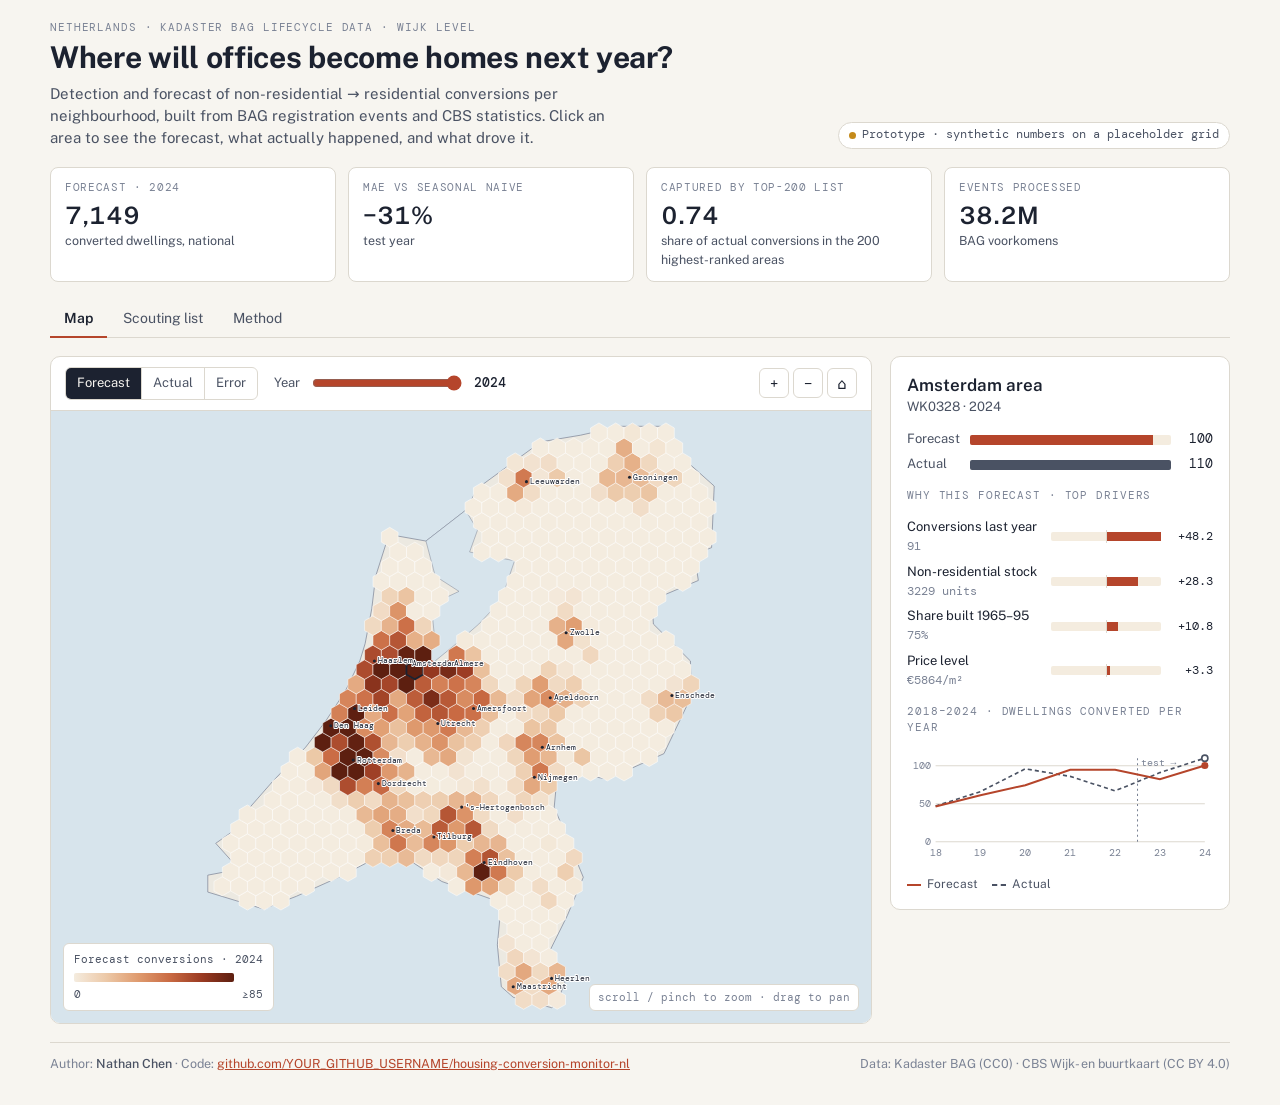
==== docs/index.html @ c5efe8bc "Add files via upload" ====
<!doctype html>
<html lang="en">
<head>
<meta charset="utf-8">
<meta name="viewport" content="width=device-width, initial-scale=1">
<title>Housing Conversion Monitor NL</title>
<meta name="description" content="Where offices become homes: detection and forecast of non-residential to residential conversions per Dutch neighbourhood, from BAG lifecycle data.">
<link rel="stylesheet" href="https://fonts.googleapis.com/css2?family=Public+Sans:wght@400;500;600;700&family=DM+Mono:wght@400;500&display=swap">
<link rel="stylesheet" href="style.css">
</head>
<body>
<div class="wrap">
  <header>
    <div>
      <div class="tag">Netherlands · Kadaster BAG lifecycle data · <span id="unit-label">wijk</span> level</div>
      <h1>Where will offices become homes next year?</h1>
      <p class="sub">Detection and forecast of non-residential → residential conversions per neighbourhood, built from BAG registration events and CBS statistics. Click an area to see the forecast, what actually happened, and what drove it.</p>
    </div>
    <span class="demo-pill" id="demo-pill" hidden>Prototype · synthetic numbers on a placeholder grid</span>
  </header>

  <section class="stats" aria-label="Headline figures">
    <div class="stat"><div class="k">Forecast · <span class="yr-txt">—</span></div><div class="v" id="s-total">—</div><div class="d">converted dwellings, national</div></div>
    <div class="stat"><div class="k">MAE vs seasonal naive</div><div class="v" id="s-mae">—</div><div class="d">test year</div></div>
    <div class="stat"><div class="k">Captured by top-200 list</div><div class="v" id="s-cap">—</div><div class="d">share of actual conversions in the 200 highest-ranked areas</div></div>
    <div class="stat"><div class="k">Events processed</div><div class="v" id="s-ev">—</div><div class="d">BAG voorkomens</div></div>
  </section>

  <nav class="tabs" role="tablist">
    <button type="button" role="tab" aria-selected="true" data-tab="map">Map</button>
    <button type="button" role="tab" aria-selected="false" data-tab="list">Scouting list</button>
    <button type="button" role="tab" aria-selected="false" data-tab="method">Method</button>
  </nav>

  <section id="tab-map" class="main">
    <div class="plate">
      <div class="toolbar">
        <div class="seg" role="group" aria-label="Layer">
          <button type="button" id="m-pred" aria-pressed="true">Forecast</button>
          <button type="button" id="m-act" aria-pressed="false">Actual</button>
          <button type="button" id="m-err" aria-pressed="false">Error</button>
        </div>
        <label class="yearctl">Year
          <input type="range" id="year" min="2019" max="2024" step="1" value="2024">
          <output id="year-out">2024</output>
        </label>
        <span class="spacer"></span>
        <div class="zoomctl">
          <button type="button" id="z-in" aria-label="Zoom in">+</button>
          <button type="button" id="z-out" aria-label="Zoom out">−</button>
          <button type="button" id="z-reset" aria-label="Reset view">⌂</button>
        </div>
      </div>
      <div class="mapbox" id="mapbox">
        <svg id="map" viewBox="0 0 640 720" role="img" aria-label="Map of the Netherlands with forecast per area"></svg>
        <div class="tip" id="tip"></div>
        <div class="legend"><div class="lbl" id="lg-title">Forecast</div><div class="bar" id="lg-bar"></div><div class="lbl"><span id="lg-min">0</span><span id="lg-max">—</span></div></div>
        <div class="hint">scroll / pinch to zoom · drag to pan</div>
      </div>
    </div>
    <aside class="panel" id="panel"><div class="empty">Select an area on the map.</div></aside>
  </section>

  <section id="tab-list" class="plate listwrap" hidden>
    <div class="toolbar">
      <span class="sect">Top areas by forecast · <span class="yr-txt">—</span></span>
      <span class="spacer"></span>
      <label class="yearctl">Show <select id="list-n"><option>25</option><option selected>50</option><option>100</option><option>200</option></select></label>
    </div>
    <div class="tablewrap"><table id="list"><thead><tr><th>#</th><th>Area</th><th class="num">Forecast</th><th class="num">Actual</th><th class="num">Last year</th><th>Top driver</th></tr></thead><tbody></tbody></table></div>
  </section>

  <section id="tab-method" class="method" hidden>
    <div><h3>What counts as a conversion</h3><p>A verblijfsobject whose <code>gebruiksdoel</code> gains a <code>woonfunctie</code>; or a residential unit appearing in a pand built two or more years earlier that previously held only non-residential units; or residential units appearing after a <code>Verbouwing pand</code> status. Each VBO is counted once, at its first qualifying event. Totals are reconciled against CBS transformatie statistics per municipality and year.</p></div>
    <div><h3>How the forecast is made</h3><p>One row per neighbourhood and year. Features: non-residential stock by use and build decade, floor area, last year's and the last three years' conversions here and in adjacent neighbourhoods, and lagged CBS indicators. Models: a seasonal-naive baseline, a negative-binomial GLM for interpretable coefficients, and a LightGBM model with a Tweedie objective and monotone constraints. Trained to 2022, validated on 2023, tested once on 2024.</p></div>
    <div><h3>No peeking</h3><p>Every feature is computed from events the register had recorded by the forecast date, using <code>tijdstipRegistratie</code> rather than <code>beginGeldigheid</code>. A test recomputes the lag features from raw events and fails if the two disagree.</p></div>
    <div><h3>Boundaries</h3><p>All history is re-aggregated by coordinate onto one boundary vintage (CBS Wijk- en buurtkaart, reference year in <code>config.yaml</code>), so municipal mergers and redrawn wijken do not break the panel. Only CBS covariates need a crosswalk, weighted by BAG address counts.</p></div>
  </section>

  <footer>
    <span>Author: <b>Nathan Chen</b> · Code: <a id="repo-link" href="https://github.com/YOUR_GITHUB_USERNAME/housing-conversion-monitor-nl">github.com/YOUR_GITHUB_USERNAME/housing-conversion-monitor-nl</a></span>
    <span>Data: Kadaster BAG (CC0) · CBS Wijk- en buurtkaart (CC BY 4.0)</span>
  </footer>
</div>

<script src="d3.v7.min.js"></script>
<script src="app.js"></script>
</body>
</html>
---- docs/style.css ----
/* Housing Conversion Monitor NL — cartographic sheet: map plate left, reading panel right. */
:root {
  --bg: #f7f5f0; --surface: #ffffff; --ink: #1c2230; --ink-2: #4a5263; --ink-3: #7a8294;
  --line: #dcd8cf; --water: #d7e4ec; --land: #ece9e1;
  --accent: #b5452b; --accent-soft: #f2d9d0; --good: #2f7d5a; --warn: #c48a1a;
  --seq-0: #f4ecdf; --seq-1: #ecc9a8; --seq-2: #df9b6f; --seq-3: #c96a43; --seq-4: #9a3a22; --seq-5: #5d1f10;
  --div-neg: #2a6f97; --div-mid: #efeae0; --div-pos: #b5452b;
  --font-body: "Public Sans", system-ui, -apple-system, "Segoe UI", sans-serif;
  --font-mono: "DM Mono", ui-monospace, SFMono-Regular, Menlo, monospace;
  color-scheme: light;
}
@media (prefers-color-scheme: dark) {
  :root:not([data-theme="light"]) {
    --bg: #15181f; --surface: #1d212a; --ink: #eceef2; --ink-2: #b4bac6; --ink-3: #7f8797;
    --line: #2e3340; --water: #1f2b36; --land: #272b33;
    --accent: #e0714f; --accent-soft: #4a2a20; --good: #5fb98c; --warn: #e0b04e;
    --seq-0: #2b2a28; --seq-1: #5a3a2c; --seq-2: #8a4a2e; --seq-3: #bb5f38; --seq-4: #e2804f; --seq-5: #f5b48f;
    --div-neg: #5aa0c8; --div-mid: #2b2e36; --div-pos: #e0714f;
    color-scheme: dark;
  }
}
:root[data-theme="dark"] {
  --bg: #15181f; --surface: #1d212a; --ink: #eceef2; --ink-2: #b4bac6; --ink-3: #7f8797;
  --line: #2e3340; --water: #1f2b36; --land: #272b33;
  --accent: #e0714f; --accent-soft: #4a2a20; --good: #5fb98c; --warn: #e0b04e;
  --seq-0: #2b2a28; --seq-1: #5a3a2c; --seq-2: #8a4a2e; --seq-3: #bb5f38; --seq-4: #e2804f; --seq-5: #f5b48f;
  --div-neg: #5aa0c8; --div-mid: #2b2e36; --div-pos: #e0714f;
  color-scheme: dark;
}

* { box-sizing: border-box; }
html, body { margin: 0; }
body {
  background: var(--bg); color: var(--ink);
  font-family: var(--font-body); font-size: 15px; line-height: 1.45;
  padding-left: max(16px, env(safe-area-inset-left, 0px));
  padding-right: max(16px, env(safe-area-inset-right, 0px));
  padding-block: 20px 32px;
}
[hidden] { display: none !important; }
a { color: var(--accent); }
code { font-family: var(--font-mono); font-size: 0.92em; }
.wrap { max-width: 1180px; margin: 0 auto; display: grid; gap: 18px; }

header { display: flex; flex-wrap: wrap; align-items: flex-end; justify-content: space-between; gap: 10px 24px; }
h1 { margin: 0; font-size: clamp(22px, 3vw, 30px); font-weight: 700; letter-spacing: -0.01em; text-wrap: balance; }
.sub { margin: 4px 0 0; color: var(--ink-2); max-width: 62ch; }
.tag, .sect { font-family: var(--font-mono); font-size: 11px; letter-spacing: 0.08em; text-transform: uppercase; color: var(--ink-3); }
.demo-pill { display: inline-flex; align-items: center; gap: 6px; padding: 4px 10px; border: 1px solid var(--line); border-radius: 999px; font-family: var(--font-mono); font-size: 11.5px; color: var(--ink-2); background: var(--surface); }
.demo-pill::before { content: ""; width: 7px; height: 7px; border-radius: 50%; background: var(--warn); }

.stats { display: grid; grid-template-columns: repeat(4, minmax(0, 1fr)); gap: 12px; }
.stat { padding: 12px 14px; background: var(--surface); border: 1px solid var(--line); border-radius: 8px; min-width: 0; }
.stat .k { font-family: var(--font-mono); font-size: 11px; letter-spacing: 0.06em; text-transform: uppercase; color: var(--ink-3); }
.stat .v { font-size: 24px; font-weight: 600; font-variant-numeric: tabular-nums; margin-top: 2px; }
.stat .d { font-size: 12.5px; color: var(--ink-2); }

.tabs { display: flex; gap: 2px; border-bottom: 1px solid var(--line); }
.tabs button { appearance: none; background: none; border: 0; border-bottom: 2px solid transparent; margin-bottom: -1px; padding: 8px 14px; font: inherit; font-size: 14px; color: var(--ink-2); cursor: pointer; }
.tabs button[aria-selected="true"] { color: var(--ink); border-bottom-color: var(--accent); font-weight: 600; }
.tabs button:focus-visible, .seg button:focus-visible, .zoomctl button:focus-visible, input:focus-visible, select:focus-visible { outline: 2px solid var(--accent); outline-offset: 2px; }

.main { display: grid; grid-template-columns: minmax(0, 1fr) 340px; gap: 18px; align-items: start; }
.plate { background: var(--surface); border: 1px solid var(--line); border-radius: 10px; overflow: hidden; min-width: 0; }
.toolbar { display: flex; flex-wrap: wrap; gap: 10px 16px; align-items: center; padding: 10px 14px; border-bottom: 1px solid var(--line); }
.seg { display: inline-flex; border: 1px solid var(--line); border-radius: 6px; overflow: hidden; }
.seg button { appearance: none; border: 0; background: transparent; color: var(--ink-2); padding: 6px 11px; font: inherit; font-size: 13px; cursor: pointer; }
.seg button + button { border-left: 1px solid var(--line); }
.seg button[aria-pressed="true"] { background: var(--ink); color: var(--bg); }
.yearctl { display: flex; align-items: center; gap: 10px; font-size: 13px; color: var(--ink-2); }
.yearctl input[type=range] { width: 150px; accent-color: var(--accent); }
.yearctl output { font-family: var(--font-mono); font-weight: 500; color: var(--ink); min-width: 4ch; }
.yearctl select { font: inherit; font-size: 13px; padding: 3px 6px; border: 1px solid var(--line); border-radius: 5px; background: var(--surface); color: var(--ink); }
.spacer { flex: 1; }
.zoomctl { display: inline-flex; gap: 4px; }
.zoomctl button { appearance: none; width: 30px; height: 30px; border: 1px solid var(--line); border-radius: 6px; background: var(--surface); color: var(--ink); font: inherit; font-size: 15px; cursor: pointer; }

.mapbox { position: relative; height: min(68vh, 720px); background: var(--water); }
.mapbox svg { width: 100%; height: 100%; display: block; cursor: grab; touch-action: none; }
.mapbox svg:active { cursor: grabbing; }
.area { stroke: var(--surface); stroke-width: 0.5; vector-effect: non-scaling-stroke; }
.area:hover { stroke: var(--ink); stroke-width: 1.2; }
.area.sel { stroke: var(--ink); stroke-width: 1.8; }
.land { fill: var(--land); stroke: var(--ink-3); stroke-width: 0.7; vector-effect: non-scaling-stroke; }
.water { fill: var(--water); stroke: var(--ink-3); stroke-width: 0.5; vector-effect: non-scaling-stroke; }
.city { fill: var(--ink); }
.city-label { font-family: var(--font-mono); font-size: 9.5px; fill: var(--ink); paint-order: stroke; stroke: var(--surface); stroke-width: 2.5px; stroke-linejoin: round; pointer-events: none; }
.tip { position: absolute; pointer-events: none; background: var(--ink); color: var(--bg); padding: 6px 9px; border-radius: 6px; font-size: 12.5px; line-height: 1.35; white-space: nowrap; transform: translate(-50%, calc(-100% - 10px)); opacity: 0; transition: opacity .1s; }
.tip b { font-family: var(--font-mono); font-weight: 500; }
.legend { position: absolute; left: 12px; bottom: 12px; background: var(--surface); border: 1px solid var(--line); border-radius: 6px; padding: 8px 10px; font-size: 11.5px; color: var(--ink-2); display: grid; gap: 5px; }
.legend .bar { height: 9px; width: 160px; border-radius: 2px; }
.legend .lbl { display: flex; justify-content: space-between; font-family: var(--font-mono); font-size: 10.5px; }
.hint { position: absolute; right: 12px; bottom: 12px; font-family: var(--font-mono); font-size: 10.5px; color: var(--ink-3); background: var(--surface); border: 1px solid var(--line); border-radius: 6px; padding: 5px 8px; }

.panel { background: var(--surface); border: 1px solid var(--line); border-radius: 10px; padding: 16px; display: grid; gap: 14px; min-width: 0; }
.panel h2 { margin: 0; font-size: 17px; font-weight: 600; }
.panel .where { color: var(--ink-2); font-size: 13px; }
.empty { color: var(--ink-3); font-size: 14px; padding: 18px 0; }
.pa { display: grid; grid-template-columns: auto 1fr auto; gap: 6px 10px; align-items: center; font-size: 13px; }
.pa .k { color: var(--ink-2); }
.pa .bar { height: 10px; background: var(--seq-0); border-radius: 2px; overflow: hidden; }
.pa .bar i { display: block; height: 100%; }
.pa .n { font-family: var(--font-mono); font-variant-numeric: tabular-nums; text-align: right; min-width: 4ch; }
.drv { display: grid; gap: 7px; }
.drv .row { display: grid; grid-template-columns: 1fr 110px 44px; gap: 8px; align-items: center; font-size: 13px; }
.drv .track { position: relative; height: 9px; background: var(--seq-0); border-radius: 2px; }
.drv .track::after { content: ""; position: absolute; left: 50%; top: -2px; bottom: -2px; width: 1px; background: var(--line); }
.drv .track i { position: absolute; top: 0; height: 100%; }
.drv .val { font-family: var(--font-mono); font-size: 12px; text-align: right; font-variant-numeric: tabular-nums; }
.drv .fv { color: var(--ink-3); font-size: 11.5px; font-family: var(--font-mono); }
.ts svg { width: 100%; height: auto; display: block; }
.ts .ax { font-family: var(--font-mono); font-size: 9.5px; fill: var(--ink-3); }
.lg { display: flex; gap: 14px; font-size: 12px; color: var(--ink-2); }
.lg span::before { content: ""; display: inline-block; width: 14px; height: 0; border-top: 2px solid var(--accent); margin-right: 6px; vertical-align: middle; }
.lg span.a::before { border-top-style: dashed; border-color: var(--ink-2); }

.listwrap .tablewrap { overflow-x: auto; }
table { width: 100%; border-collapse: collapse; font-size: 13.5px; }
th, td { padding: 8px 12px; border-bottom: 1px solid var(--line); text-align: left; white-space: nowrap; }
th { font-family: var(--font-mono); font-size: 11px; letter-spacing: .06em; text-transform: uppercase; color: var(--ink-3); font-weight: 500; }
td.num, th.num { text-align: right; font-variant-numeric: tabular-nums; font-family: var(--font-mono); }
tbody tr { cursor: pointer; }
tbody tr:hover { background: var(--seq-0); }
td .drvtag { color: var(--ink-2); }

.method { display: grid; grid-template-columns: repeat(2, minmax(0, 1fr)); gap: 16px 24px; font-size: 14px; color: var(--ink-2); }
.method h3 { margin: 0 0 4px; font-size: 14px; color: var(--ink); font-weight: 600; }
.method p { margin: 0; max-width: 65ch; }
footer { display: flex; flex-wrap: wrap; justify-content: space-between; gap: 8px; font-size: 12.5px; color: var(--ink-3); border-top: 1px solid var(--line); padding-top: 12px; }
footer b { color: var(--ink-2); font-weight: 500; }

@media (max-width: 900px) {
  .main { grid-template-columns: 1fr; }
  .stats { grid-template-columns: repeat(2, minmax(0, 1fr)); }
  .method { grid-template-columns: 1fr; }
  .mapbox { height: 62vh; }
  .legend .bar { width: 120px; }
}
@media (prefers-reduced-motion: reduce) { * { transition: none !important; } }
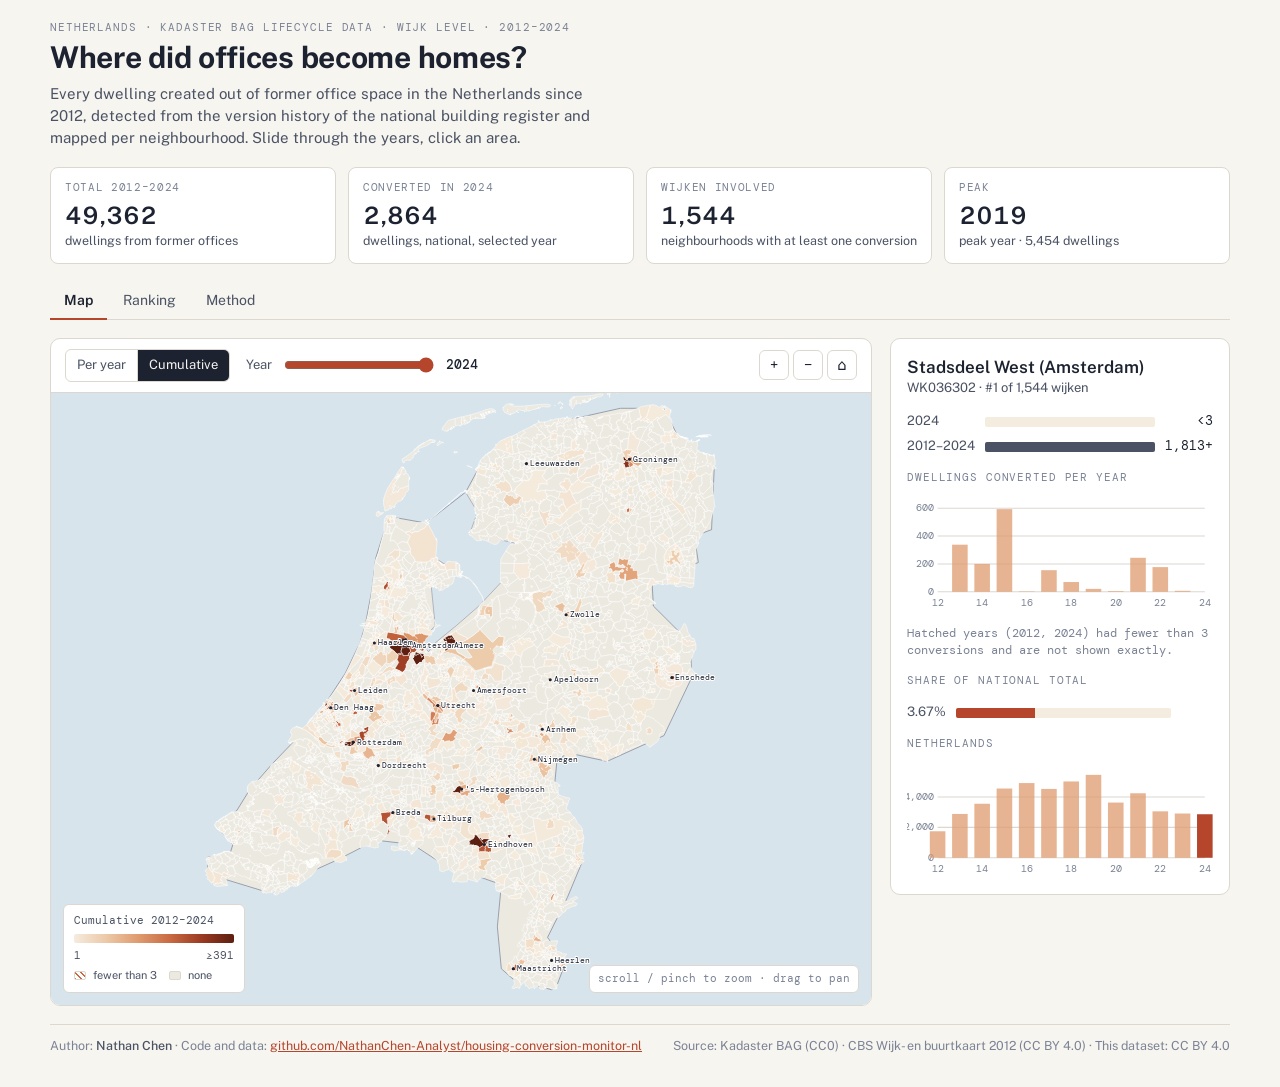
==== commit 88ac682d: "Add files via upload" ====
--- a/docs/index.html
+++ b/docs/index.html
@@ -4,7 +4,7 @@
 <meta charset="utf-8">
 <meta name="viewport" content="width=device-width, initial-scale=1">
 <title>Housing Conversion Monitor NL</title>
-<meta name="description" content="Where offices become homes: detection and forecast of non-residential to residential conversions per Dutch neighbourhood, from BAG lifecycle data.">
+<meta name="description" content="Where offices became homes: every office-to-residential conversion in the Netherlands since 2012, per neighbourhood, detected from Kadaster BAG lifecycle data.">
 <link rel="stylesheet" href="https://fonts.googleapis.com/css2?family=Public+Sans:wght@400;500;600;700&family=DM+Mono:wght@400;500&display=swap">
 <link rel="stylesheet" href="style.css">
 </head>
@@ -12,23 +12,23 @@
 <div class="wrap">
   <header>
     <div>
-      <div class="tag">Netherlands · Kadaster BAG lifecycle data · <span id="unit-label">wijk</span> level</div>
-      <h1>Where will offices become homes next year?</h1>
-      <p class="sub">Detection and forecast of non-residential → residential conversions per neighbourhood, built from BAG registration events and CBS statistics. Click an area to see the forecast, what actually happened, and what drove it.</p>
+      <div class="tag">Netherlands · Kadaster BAG lifecycle data · <span id="unit-label">wijk</span> level · 2012–2024</div>
+      <h1>Where did offices become homes?</h1>
+      <p class="sub">Every dwelling created out of former office space in the Netherlands since 2012, detected from the version history of the national building register and mapped per neighbourhood. Slide through the years, click an area.</p>
     </div>
     <span class="demo-pill" id="demo-pill" hidden>Prototype · synthetic numbers on a placeholder grid</span>
   </header>
 
   <section class="stats" aria-label="Headline figures">
-    <div class="stat"><div class="k">Forecast · <span class="yr-txt">—</span></div><div class="v" id="s-total">—</div><div class="d">converted dwellings, national</div></div>
-    <div class="stat"><div class="k">MAE vs seasonal naive</div><div class="v" id="s-mae">—</div><div class="d">test year</div></div>
-    <div class="stat"><div class="k">Captured by top-200 list</div><div class="v" id="s-cap">—</div><div class="d">share of actual conversions in the 200 highest-ranked areas</div></div>
-    <div class="stat"><div class="k">Events processed</div><div class="v" id="s-ev">—</div><div class="d">BAG voorkomens</div></div>
+    <div class="stat"><div class="k">Total 2012–2024</div><div class="v" id="s-ev">—</div><div class="d">dwellings from former offices</div></div>
+    <div class="stat"><div class="k">Converted in <span id="s-total-yr">—</span></div><div class="v" id="s-total">—</div><div class="d">dwellings, national, selected year</div></div>
+    <div class="stat"><div class="k">Wijken involved</div><div class="v" id="s-mae">—</div><div class="d">neighbourhoods with at least one conversion</div></div>
+    <div class="stat"><div class="k">Peak</div><div class="v" id="s-cap">—</div><div class="d">peak year</div></div>
   </section>
 
   <nav class="tabs" role="tablist">
     <button type="button" role="tab" aria-selected="true" data-tab="map">Map</button>
-    <button type="button" role="tab" aria-selected="false" data-tab="list">Scouting list</button>
+    <button type="button" role="tab" aria-selected="false" data-tab="list">Ranking</button>
     <button type="button" role="tab" aria-selected="false" data-tab="method">Method</button>
   </nav>
 
@@ -36,12 +36,11 @@
     <div class="plate">
       <div class="toolbar">
         <div class="seg" role="group" aria-label="Layer">
-          <button type="button" id="m-pred" aria-pressed="true">Forecast</button>
-          <button type="button" id="m-act" aria-pressed="false">Actual</button>
-          <button type="button" id="m-err" aria-pressed="false">Error</button>
+          <button type="button" id="m-pred" aria-pressed="false">Per year</button>
+          <button type="button" id="m-act" aria-pressed="true">Cumulative</button>
         </div>
         <label class="yearctl">Year
-          <input type="range" id="year" min="2019" max="2024" step="1" value="2024">
+          <input type="range" id="year" min="2012" max="2024" step="1" value="2024">
           <output id="year-out">2024</output>
         </label>
         <span class="spacer"></span>
@@ -52,9 +51,9 @@
         </div>
       </div>
       <div class="mapbox" id="mapbox">
-        <svg id="map" viewBox="0 0 640 720" role="img" aria-label="Map of the Netherlands with forecast per area"></svg>
+        <svg id="map" viewBox="0 0 640 720" role="img" aria-label="Map of the Netherlands: office-to-residential conversions per wijk"></svg>
         <div class="tip" id="tip"></div>
-        <div class="legend"><div class="lbl" id="lg-title">Forecast</div><div class="bar" id="lg-bar"></div><div class="lbl"><span id="lg-min">0</span><span id="lg-max">—</span></div></div>
+        <div class="legend"><div class="lbl" id="lg-title">Dwellings converted</div><div class="bar" id="lg-bar"></div><div class="lbl"><span id="lg-min">1</span><span id="lg-max">—</span></div><div class="lbl keys"><span><i class="sw hatched"></i> fewer than 3</span><span><i class="sw none"></i> none</span></div></div>
         <div class="hint">scroll / pinch to zoom · drag to pan</div>
       </div>
     </div>
@@ -63,23 +62,23 @@
 
   <section id="tab-list" class="plate listwrap" hidden>
     <div class="toolbar">
-      <span class="sect">Top areas by forecast · <span class="yr-txt">—</span></span>
+      <span class="sect">Top wijken · <span class="yr-txt">—</span></span>
       <span class="spacer"></span>
       <label class="yearctl">Show <select id="list-n"><option>25</option><option selected>50</option><option>100</option><option>200</option></select></label>
     </div>
-    <div class="tablewrap"><table id="list"><thead><tr><th>#</th><th>Area</th><th class="num">Forecast</th><th class="num">Actual</th><th class="num">Last year</th><th>Top driver</th></tr></thead><tbody></tbody></table></div>
+    <div class="tablewrap"><table id="list"><thead><tr><th>#</th><th>Wijk</th><th class="num">Selected</th><th class="num">2012–2024</th><th class="num">Previous year</th><th>Share of NL</th></tr></thead><tbody></tbody></table></div>
   </section>
 
   <section id="tab-method" class="method" hidden>
-    <div><h3>What counts as a conversion</h3><p>A verblijfsobject whose <code>gebruiksdoel</code> gains a <code>woonfunctie</code>; or a residential unit appearing in a pand built two or more years earlier that previously held only non-residential units; or residential units appearing after a <code>Verbouwing pand</code> status. Each VBO is counted once, at its first qualifying event. Totals are reconciled against CBS transformatie statistics per municipality and year.</p></div>
-    <div><h3>How the forecast is made</h3><p>One row per neighbourhood and year. Features: non-residential stock by use and build decade, floor area, last year's and the last three years' conversions here and in adjacent neighbourhoods, and lagged CBS indicators. Models: a seasonal-naive baseline, a negative-binomial GLM for interpretable coefficients, and a LightGBM model with a Tweedie objective and monotone constraints. Trained to 2022, validated on 2023, tested once on 2024.</p></div>
-    <div><h3>No peeking</h3><p>Every feature is computed from events the register had recorded by the forecast date, using <code>tijdstipRegistratie</code> rather than <code>beginGeldigheid</code>. A test recomputes the lag features from raw events and fails if the two disagree.</p></div>
-    <div><h3>Boundaries</h3><p>All history is re-aggregated by coordinate onto one boundary vintage (CBS Wijk- en buurtkaart, reference year in <code>config.yaml</code>), so municipal mergers and redrawn wijken do not break the panel. Only CBS covariates need a crosswalk, weighted by BAG address counts.</p></div>
+    <div><h3>What is counted</h3><p>A dwelling (verblijfsobject with <code>woonfunctie</code>) that appears in a building where office use disappeared, reconstructed from the full version history of the Kadaster BAG. Each dwelling is counted once, in the year its first residential version became valid. 2012–2024, whole country.</p></div>
+    <div><h3>Small numbers</h3><p>A wijk-year with one or two conversions is shown hatched and reported as “fewer than 3”, following CBS practice for small cells. About 9% of all dwellings fall in such cells; they are included in national and municipal totals but not located on the map.</p></div>
+    <div><h3>Boundaries</h3><p>Every dwelling is placed by coordinate into the 2012 CBS Wijk- en buurtkaart, so later municipal mergers and redrawn neighbourhoods do not break the time series. Water-only buurten are excluded.</p></div>
+    <div><h3>What is next</h3><p>A one-year-ahead forecast of where the next conversions will happen, built on this detection plus non-residential stock, build decade and neighbouring activity. The code for both lives in the repository linked below.</p></div>
   </section>
 
   <footer>
-    <span>Author: <b>Nathan Chen</b> · Code: <a id="repo-link" href="https://github.com/YOUR_GITHUB_USERNAME/housing-conversion-monitor-nl">github.com/YOUR_GITHUB_USERNAME/housing-conversion-monitor-nl</a></span>
-    <span>Data: Kadaster BAG (CC0) · CBS Wijk- en buurtkaart (CC BY 4.0)</span>
+    <span>Author: <b>Nathan Chen</b> · Code and data: <a id="repo-link" href="https://github.com/NathanChen-Analyst/housing-conversion-monitor-nl">github.com/NathanChen-Analyst/housing-conversion-monitor-nl</a></span>
+    <span>Source: Kadaster BAG (CC0) · CBS Wijk- en buurtkaart 2012 (CC BY 4.0) · This dataset: CC BY 4.0</span>
   </footer>
 </div>
 
--- a/docs/style.css
+++ b/docs/style.css
@@ -137,3 +137,12 @@
   .legend .bar { width: 120px; }
 }
 @media (prefers-reduced-motion: reduce) { * { transition: none !important; } }
+
+/* real-data additions */
+.hatch-bar { fill: var(--seq-3); }
+.area.nodata { fill: var(--land); }
+.legend .keys { gap: 12px; justify-content: flex-start; font-family: var(--font-body); font-size: 11px; }
+.legend .sw { display: inline-block; width: 12px; height: 9px; border-radius: 2px; vertical-align: -1px; margin-right: 4px; border: 1px solid var(--line); }
+.legend .sw.none { background: var(--land); }
+.legend .sw.hatched { background: repeating-linear-gradient(45deg, var(--seq-3) 0 1.2px, transparent 1.2px 4px); }
+.panel .fv { color: var(--ink-3); font-size: 11.5px; font-family: var(--font-mono); }
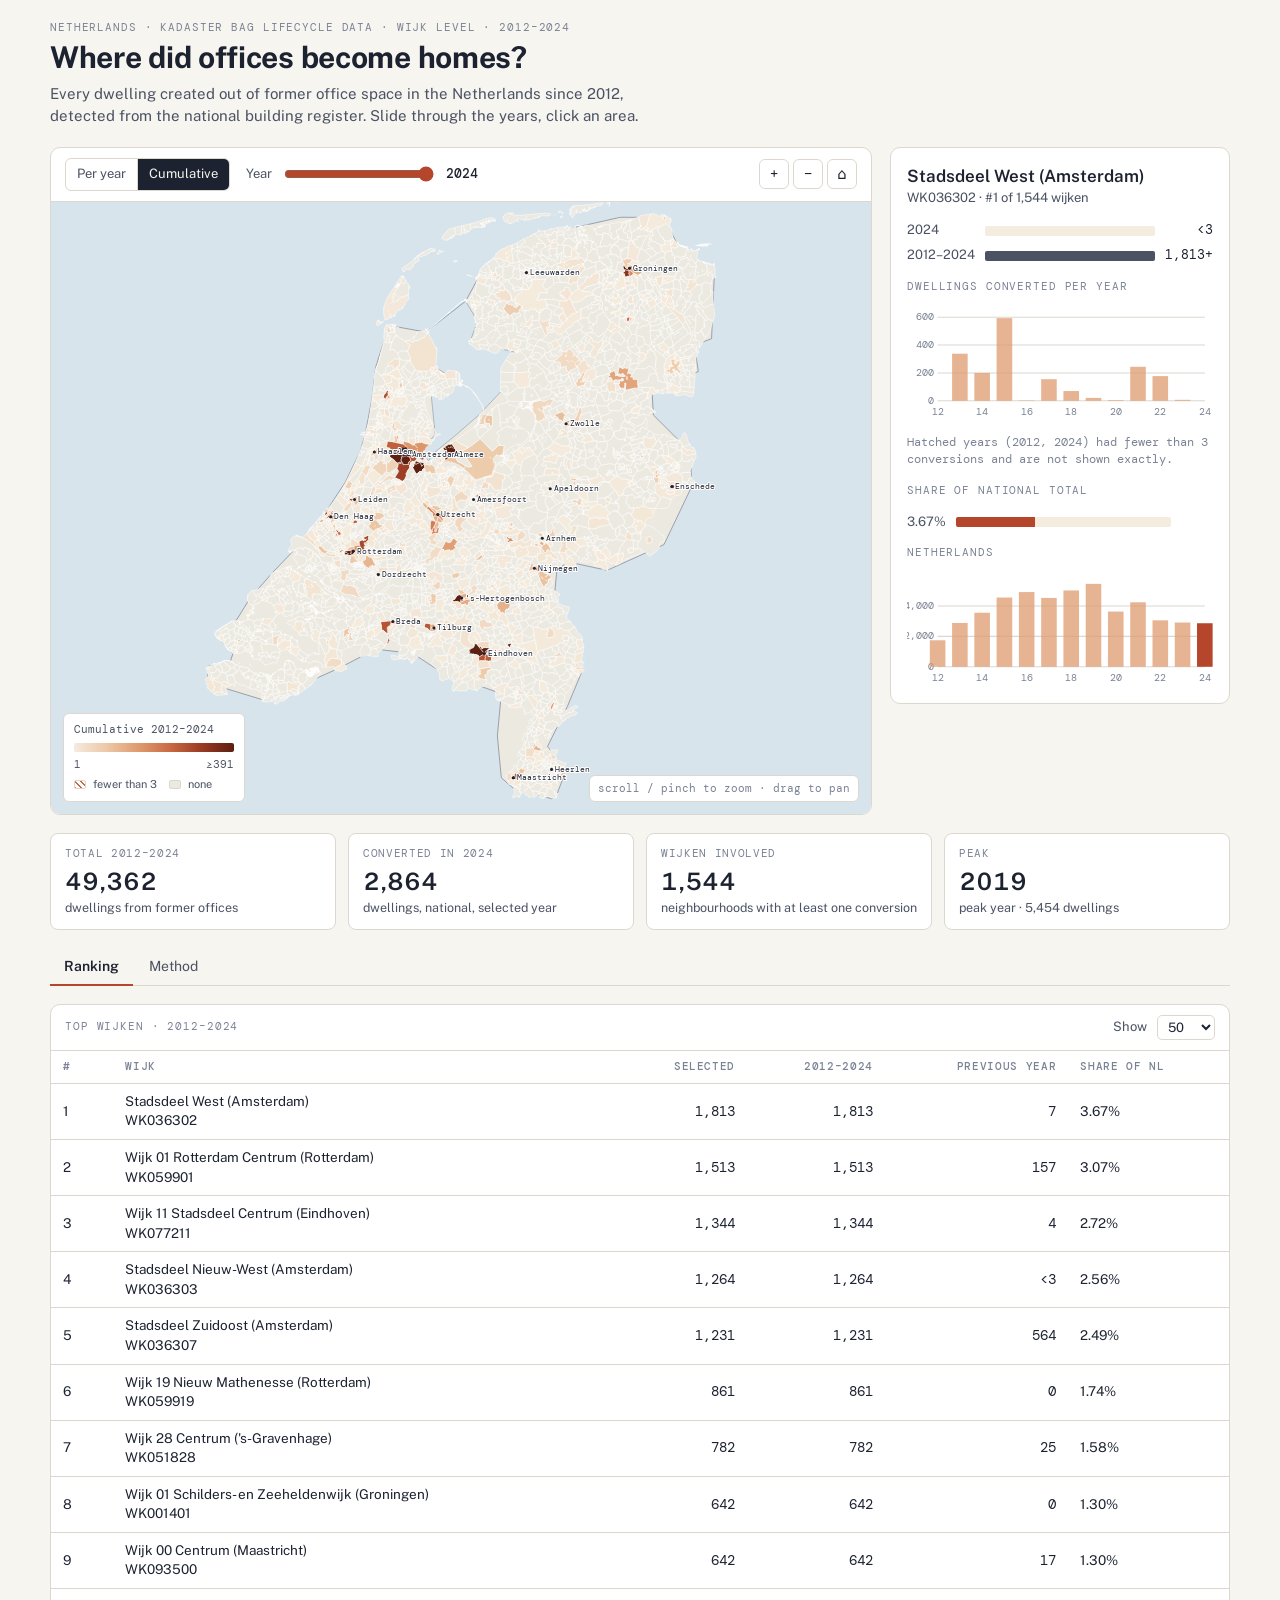
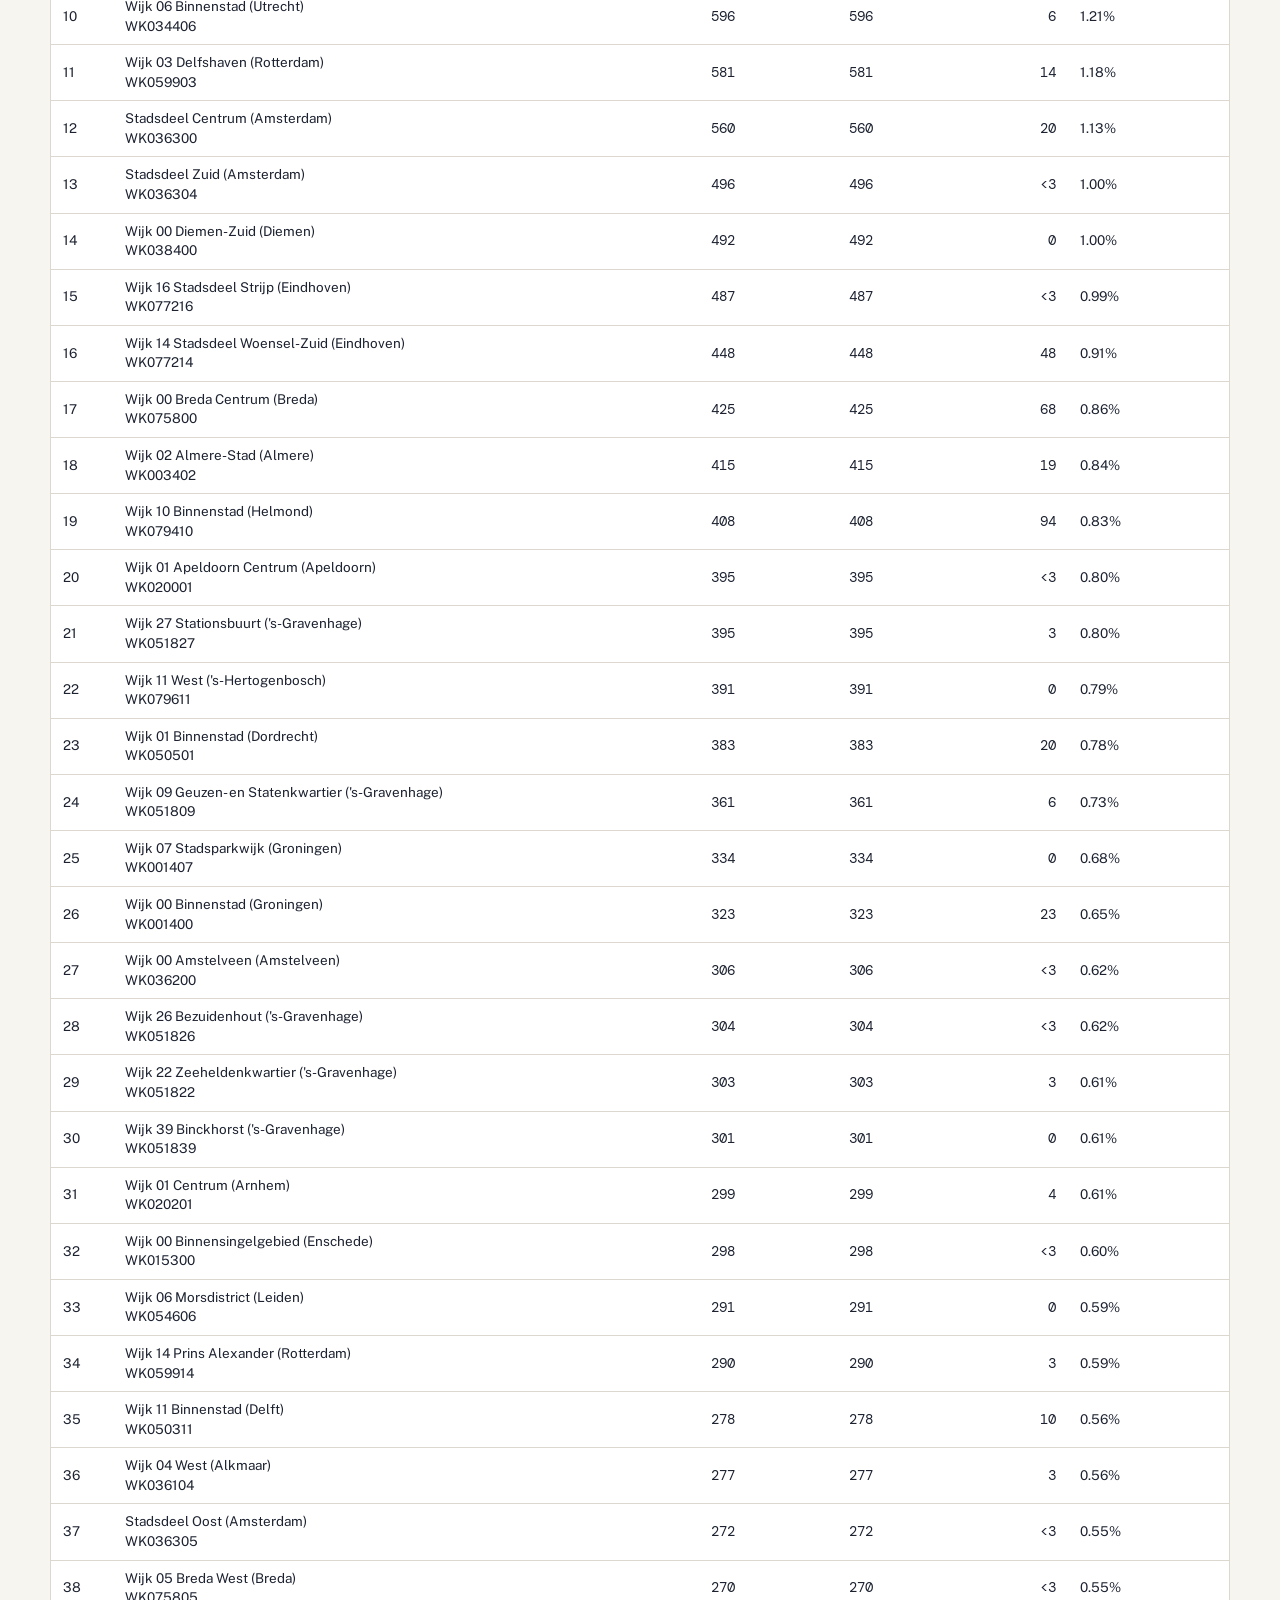
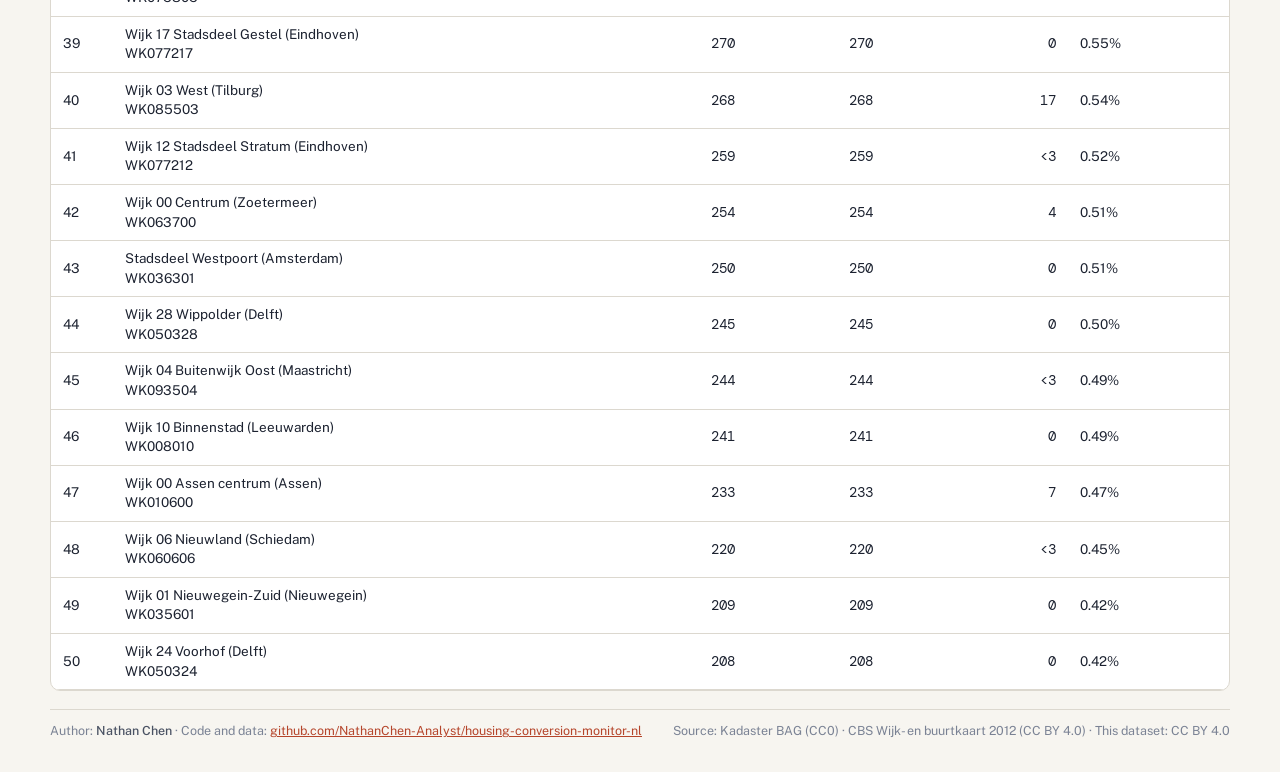
==== commit d79f92b7: "Map first: move the map above the headline figures; Ranking and Method as tabs below" ====
--- a/docs/index.html
+++ b/docs/index.html
@@ -14,25 +14,12 @@
     <div>
       <div class="tag">Netherlands · Kadaster BAG lifecycle data · <span id="unit-label">wijk</span> level · 2012–2024</div>
       <h1>Where did offices become homes?</h1>
-      <p class="sub">Every dwelling created out of former office space in the Netherlands since 2012, detected from the version history of the national building register and mapped per neighbourhood. Slide through the years, click an area.</p>
+      <p class="sub">Every dwelling created out of former office space in the Netherlands since 2012, detected from the national building register. Slide through the years, click an area.</p>
     </div>
     <span class="demo-pill" id="demo-pill" hidden>Prototype · synthetic numbers on a placeholder grid</span>
   </header>
 
-  <section class="stats" aria-label="Headline figures">
-    <div class="stat"><div class="k">Total 2012–2024</div><div class="v" id="s-ev">—</div><div class="d">dwellings from former offices</div></div>
-    <div class="stat"><div class="k">Converted in <span id="s-total-yr">—</span></div><div class="v" id="s-total">—</div><div class="d">dwellings, national, selected year</div></div>
-    <div class="stat"><div class="k">Wijken involved</div><div class="v" id="s-mae">—</div><div class="d">neighbourhoods with at least one conversion</div></div>
-    <div class="stat"><div class="k">Peak</div><div class="v" id="s-cap">—</div><div class="d">peak year</div></div>
-  </section>
-
-  <nav class="tabs" role="tablist">
-    <button type="button" role="tab" aria-selected="true" data-tab="map">Map</button>
-    <button type="button" role="tab" aria-selected="false" data-tab="list">Ranking</button>
-    <button type="button" role="tab" aria-selected="false" data-tab="method">Method</button>
-  </nav>
-
-  <section id="tab-map" class="main">
+  <section id="tab-map" class="main front">
     <div class="plate">
       <div class="toolbar">
         <div class="seg" role="group" aria-label="Layer">
@@ -60,7 +47,19 @@
     <aside class="panel" id="panel"><div class="empty">Select an area on the map.</div></aside>
   </section>
 
-  <section id="tab-list" class="plate listwrap" hidden>
+  <section class="stats" aria-label="Headline figures">
+    <div class="stat"><div class="k">Total 2012–2024</div><div class="v" id="s-ev">—</div><div class="d">dwellings from former offices</div></div>
+    <div class="stat"><div class="k">Converted in <span id="s-total-yr">—</span></div><div class="v" id="s-total">—</div><div class="d">dwellings, national, selected year</div></div>
+    <div class="stat"><div class="k">Wijken involved</div><div class="v" id="s-mae">—</div><div class="d">neighbourhoods with at least one conversion</div></div>
+    <div class="stat"><div class="k">Peak</div><div class="v" id="s-cap">—</div><div class="d">peak year</div></div>
+  </section>
+
+  <nav class="tabs" role="tablist">
+    <button type="button" role="tab" aria-selected="true" data-tab="list">Ranking</button>
+    <button type="button" role="tab" aria-selected="false" data-tab="method">Method</button>
+  </nav>
+
+  <section id="tab-list" class="plate listwrap">
     <div class="toolbar">
       <span class="sect">Top wijken · <span class="yr-txt">—</span></span>
       <span class="spacer"></span>
--- a/docs/style.css
+++ b/docs/style.css
@@ -146,3 +146,8 @@
 .legend .sw.none { background: var(--land); }
 .legend .sw.hatched { background: repeating-linear-gradient(45deg, var(--seq-3) 0 1.2px, transparent 1.2px 4px); }
 .panel .fv { color: var(--ink-3); font-size: 11.5px; font-family: var(--font-mono); }
+
+/* map first */
+header { align-items: flex-start; }
+.sub { max-width: 70ch; }
+.main.front { margin-top: 2px; }
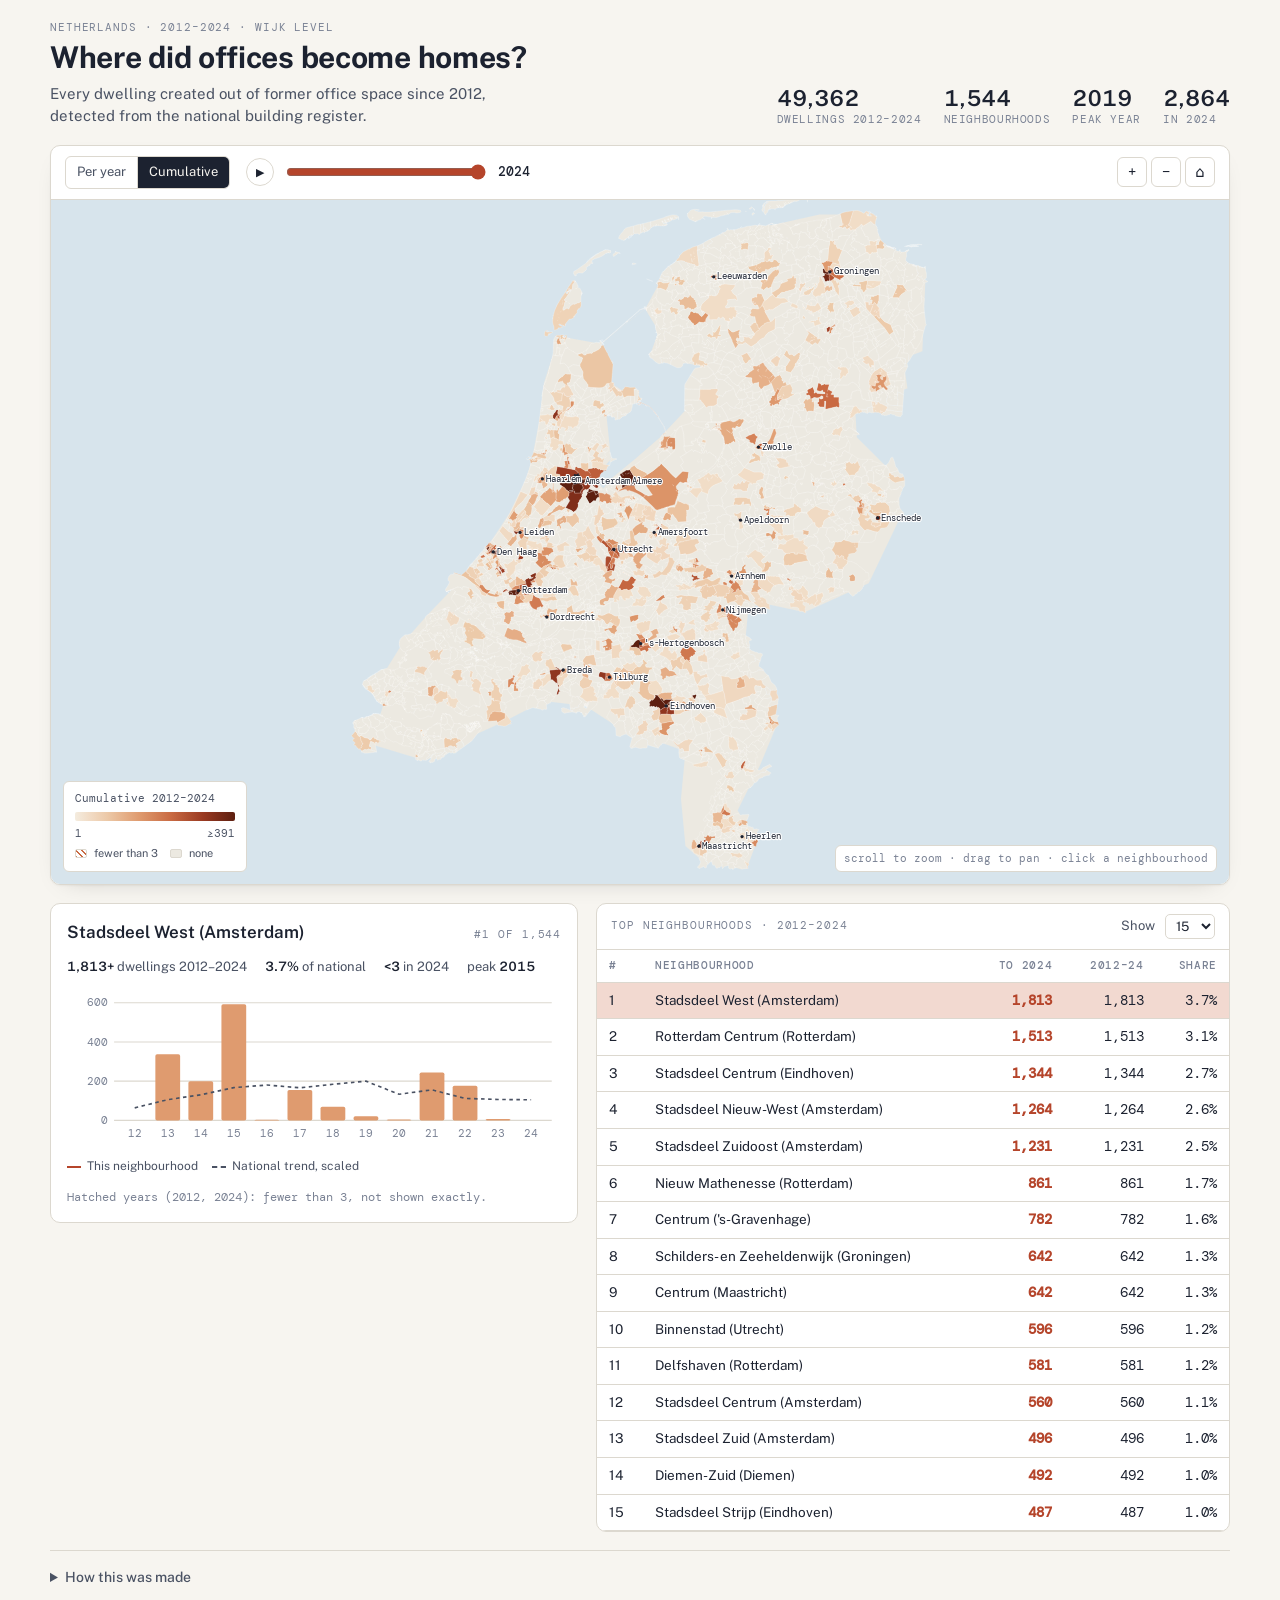
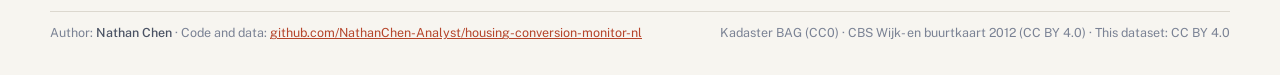
==== commit 514a60e6: "Redesign: full-width map, neighbourhood card and ranking side by side, year animation, province laye" ====
--- a/docs/index.html
+++ b/docs/index.html
@@ -10,74 +10,77 @@
 </head>
 <body>
 <div class="wrap">
-  <header>
-    <div>
-      <div class="tag">Netherlands · Kadaster BAG lifecycle data · <span id="unit-label">wijk</span> level · 2012–2024</div>
+
+  <header class="top">
+    <div class="title">
+      <div class="tag">Netherlands · 2012–2024 · <span id="unit-label">wijk</span> level</div>
       <h1>Where did offices become homes?</h1>
-      <p class="sub">Every dwelling created out of former office space in the Netherlands since 2012, detected from the national building register. Slide through the years, click an area.</p>
+      <p class="sub">Every dwelling created out of former office space since 2012, detected from the national building register.</p>
     </div>
-    <span class="demo-pill" id="demo-pill" hidden>Prototype · synthetic numbers on a placeholder grid</span>
+    <div class="kpis" aria-label="Headline figures">
+      <div class="kpi"><div class="v" id="s-ev">—</div><div class="k">dwellings 2012–2024</div></div>
+      <div class="kpi"><div class="v" id="s-mae">—</div><div class="k">neighbourhoods</div></div>
+      <div class="kpi"><div class="v" id="s-cap">—</div><div class="k">peak year</div></div>
+      <div class="kpi"><div class="v" id="s-total">—</div><div class="k">in <span id="s-total-yr">—</span></div></div>
+    </div>
   </header>
 
-  <section id="tab-map" class="main front">
-    <div class="plate">
-      <div class="toolbar">
-        <div class="seg" role="group" aria-label="Layer">
-          <button type="button" id="m-pred" aria-pressed="false">Per year</button>
-          <button type="button" id="m-act" aria-pressed="true">Cumulative</button>
-        </div>
-        <label class="yearctl">Year
-          <input type="range" id="year" min="2012" max="2024" step="1" value="2024">
-          <output id="year-out">2024</output>
-        </label>
-        <span class="spacer"></span>
-        <div class="zoomctl">
-          <button type="button" id="z-in" aria-label="Zoom in">+</button>
-          <button type="button" id="z-out" aria-label="Zoom out">−</button>
-          <button type="button" id="z-reset" aria-label="Reset view">⌂</button>
-        </div>
+  <section class="plate map-plate" id="tab-map">
+    <div class="toolbar">
+      <div class="seg" role="group" aria-label="Layer">
+        <button type="button" id="m-pred" aria-pressed="false">Per year</button>
+        <button type="button" id="m-act" aria-pressed="true">Cumulative</button>
       </div>
-      <div class="mapbox" id="mapbox">
-        <svg id="map" viewBox="0 0 640 720" role="img" aria-label="Map of the Netherlands: office-to-residential conversions per wijk"></svg>
-        <div class="tip" id="tip"></div>
-        <div class="legend"><div class="lbl" id="lg-title">Dwellings converted</div><div class="bar" id="lg-bar"></div><div class="lbl"><span id="lg-min">1</span><span id="lg-max">—</span></div><div class="lbl keys"><span><i class="sw hatched"></i> fewer than 3</span><span><i class="sw none"></i> none</span></div></div>
-        <div class="hint">scroll / pinch to zoom · drag to pan</div>
+      <label class="yearctl">
+        <button type="button" id="play" class="play" aria-label="Play years" title="Play">▶</button>
+        <input type="range" id="year" min="2012" max="2024" step="1" value="2024">
+        <output id="year-out">2024</output>
+      </label>
+      <span class="spacer"></span>
+      <div class="zoomctl">
+        <button type="button" id="z-in" aria-label="Zoom in">+</button>
+        <button type="button" id="z-out" aria-label="Zoom out">−</button>
+        <button type="button" id="z-reset" aria-label="Reset view">⌂</button>
       </div>
     </div>
-    <aside class="panel" id="panel"><div class="empty">Select an area on the map.</div></aside>
+    <div class="mapbox" id="mapbox">
+      <svg id="map" viewBox="0 0 900 760" role="img" aria-label="Map of the Netherlands: office-to-residential conversions per wijk"></svg>
+      <div class="tip" id="tip"></div>
+      <div class="legend">
+        <div class="lbl" id="lg-title">Dwellings converted</div>
+        <div class="bar" id="lg-bar"></div>
+        <div class="lbl"><span id="lg-min">1</span><span id="lg-max">—</span></div>
+        <div class="lbl keys"><span><i class="sw hatched"></i> fewer than 3</span><span><i class="sw none"></i> none</span></div>
+      </div>
+      <div class="hint">scroll to zoom · drag to pan · click a neighbourhood</div>
+    </div>
   </section>
 
-  <section class="stats" aria-label="Headline figures">
-    <div class="stat"><div class="k">Total 2012–2024</div><div class="v" id="s-ev">—</div><div class="d">dwellings from former offices</div></div>
-    <div class="stat"><div class="k">Converted in <span id="s-total-yr">—</span></div><div class="v" id="s-total">—</div><div class="d">dwellings, national, selected year</div></div>
-    <div class="stat"><div class="k">Wijken involved</div><div class="v" id="s-mae">—</div><div class="d">neighbourhoods with at least one conversion</div></div>
-    <div class="stat"><div class="k">Peak</div><div class="v" id="s-cap">—</div><div class="d">peak year</div></div>
+  <section class="below">
+    <aside class="panel" id="panel"><div class="empty">Select a neighbourhood on the map.</div></aside>
+    <div class="plate listwrap" id="tab-list">
+      <div class="toolbar slim">
+        <span class="sect">Top neighbourhoods · <span class="yr-txt">—</span></span>
+        <span class="spacer"></span>
+        <label class="yearctl">Show <select id="list-n"><option>10</option><option selected>15</option><option>25</option><option>50</option></select></label>
+      </div>
+      <div class="tablewrap"><table id="list"><thead><tr><th>#</th><th>Neighbourhood</th><th class="num" id="col-sel">Selected</th><th class="num">2012–24</th><th class="num">Share</th></tr></thead><tbody></tbody></table></div>
+    </div>
   </section>
 
-  <nav class="tabs" role="tablist">
-    <button type="button" role="tab" aria-selected="true" data-tab="list">Ranking</button>
-    <button type="button" role="tab" aria-selected="false" data-tab="method">Method</button>
-  </nav>
-
-  <section id="tab-list" class="plate listwrap">
-    <div class="toolbar">
-      <span class="sect">Top wijken · <span class="yr-txt">—</span></span>
-      <span class="spacer"></span>
-      <label class="yearctl">Show <select id="list-n"><option>25</option><option selected>50</option><option>100</option><option>200</option></select></label>
-    </div>
-    <div class="tablewrap"><table id="list"><thead><tr><th>#</th><th>Wijk</th><th class="num">Selected</th><th class="num">2012–2024</th><th class="num">Previous year</th><th>Share of NL</th></tr></thead><tbody></tbody></table></div>
-  </section>
-
-  <section id="tab-method" class="method" hidden>
-    <div><h3>What is counted</h3><p>A dwelling (verblijfsobject with <code>woonfunctie</code>) that appears in a building where office use disappeared, reconstructed from the full version history of the Kadaster BAG. Each dwelling is counted once, in the year its first residential version became valid. 2012–2024, whole country.</p></div>
-    <div><h3>Small numbers</h3><p>A wijk-year with one or two conversions is shown hatched and reported as “fewer than 3”, following CBS practice for small cells. About 9% of all dwellings fall in such cells; they are included in national and municipal totals but not located on the map.</p></div>
-    <div><h3>Boundaries</h3><p>Every dwelling is placed by coordinate into the 2012 CBS Wijk- en buurtkaart, so later municipal mergers and redrawn neighbourhoods do not break the time series. Water-only buurten are excluded.</p></div>
-    <div><h3>What is next</h3><p>A one-year-ahead forecast of where the next conversions will happen, built on this detection plus non-residential stock, build decade and neighbouring activity. The code for both lives in the repository linked below.</p></div>
-  </section>
+  <details class="method-wrap" id="tab-method">
+    <summary>How this was made</summary>
+    <section class="method">
+      <div><h3>What is counted</h3><p>A dwelling (verblijfsobject with <code>woonfunctie</code>) that appears in a building where office use disappeared, reconstructed from the full version history of the Kadaster BAG. Each dwelling is counted once, in the year its first residential version became valid. 2012–2024, whole country.</p></div>
+      <div><h3>Small numbers</h3><p>A neighbourhood-year with one or two conversions is shown hatched and reported as “fewer than 3”, following CBS practice for small cells. About 9% of all dwellings fall in such cells; they are included in national totals but not located on the map.</p></div>
+      <div><h3>Boundaries</h3><p>Every dwelling is placed by coordinate into the 2012 CBS Wijk- en buurtkaart, so later municipal mergers and redrawn neighbourhoods do not break the time series.</p></div>
+      <div><h3>What is next</h3><p>A one-year-ahead forecast of where the next conversions will happen, built on this detection plus non-residential stock, build decade and neighbouring activity. Code for both is in the repository.</p></div>
+    </section>
+  </details>
 
   <footer>
     <span>Author: <b>Nathan Chen</b> · Code and data: <a id="repo-link" href="https://github.com/NathanChen-Analyst/housing-conversion-monitor-nl">github.com/NathanChen-Analyst/housing-conversion-monitor-nl</a></span>
-    <span>Source: Kadaster BAG (CC0) · CBS Wijk- en buurtkaart 2012 (CC BY 4.0) · This dataset: CC BY 4.0</span>
+    <span>Kadaster BAG (CC0) · CBS Wijk- en buurtkaart 2012 (CC BY 4.0) · This dataset: CC BY 4.0</span>
   </footer>
 </div>
 
--- a/docs/style.css
+++ b/docs/style.css
@@ -151,3 +151,47 @@
 header { align-items: flex-start; }
 .sub { max-width: 70ch; }
 .main.front { margin-top: 2px; }
+
+/* ===== v2 layout: map first, two panels below ===== */
+.top { display: flex; flex-wrap: wrap; align-items: flex-end; justify-content: space-between; gap: 12px 32px; }
+.top .title { min-width: 0; }
+.top .sub { margin-top: 4px; max-width: 56ch; }
+.kpis { display: flex; gap: 22px; flex-wrap: wrap; }
+.kpi .v { font-size: 22px; font-weight: 600; font-variant-numeric: tabular-nums; line-height: 1.1; }
+.kpi .k { font-family: var(--font-mono); font-size: 10.5px; letter-spacing: .06em; text-transform: uppercase; color: var(--ink-3); margin-top: 2px; }
+
+.map-plate { box-shadow: 0 1px 2px rgba(0,0,0,.04), 0 8px 24px -16px rgba(0,0,0,.25); }
+.map-plate .mapbox { height: min(76vh, 820px); }
+.play { appearance: none; width: 28px; height: 28px; border: 1px solid var(--line); border-radius: 50%; background: var(--surface); color: var(--ink); font-size: 11px; cursor: pointer; padding: 0; }
+.play[aria-pressed="true"] { background: var(--ink); color: var(--bg); }
+.yearctl input[type=range] { width: 200px; }
+
+.province { fill: none; stroke: var(--ink-2); stroke-width: 1.1; stroke-linejoin: round; vector-effect: non-scaling-stroke; pointer-events: none; opacity: .9; }
+.area { stroke: var(--surface); stroke-width: .35; stroke-opacity: .6; }
+.area:hover { stroke: var(--ink); stroke-width: 1.2; stroke-opacity: 1; }
+.area.sel { stroke: var(--ink); stroke-width: 1.8; stroke-opacity: 1; }
+.land { fill: var(--land); stroke: none; }
+.water { fill: var(--water); stroke: none; }
+.city-label { font-size: 10px; }
+.legend { padding: 9px 11px; }
+
+.below { display: grid; grid-template-columns: minmax(0, 5fr) minmax(0, 6fr); gap: 18px; align-items: start; }
+.panel .top-row { display: flex; align-items: baseline; justify-content: space-between; gap: 10px; }
+.panel .big { font-size: 28px; font-weight: 600; font-variant-numeric: tabular-nums; }
+.panel .meta { display: flex; gap: 18px; font-size: 13px; color: var(--ink-2); flex-wrap: wrap; }
+.panel .meta b { color: var(--ink); font-weight: 600; font-variant-numeric: tabular-nums; }
+.toolbar.slim { padding: 10px 14px; }
+td.num.sel-col { color: var(--accent); font-weight: 600; }
+tbody tr.active { background: var(--accent-soft); }
+
+.method-wrap { border-top: 1px solid var(--line); padding-top: 10px; }
+.method-wrap summary { cursor: pointer; font-size: 14px; color: var(--ink-2); font-weight: 500; padding: 6px 0; }
+.method-wrap[open] summary { color: var(--ink); }
+.method { padding-top: 12px; }
+
+@media (max-width: 900px) {
+  .below { grid-template-columns: 1fr; }
+  .map-plate .mapbox { height: 64vh; }
+  .yearctl input[type=range] { width: 130px; }
+  .kpis { gap: 16px; }
+}
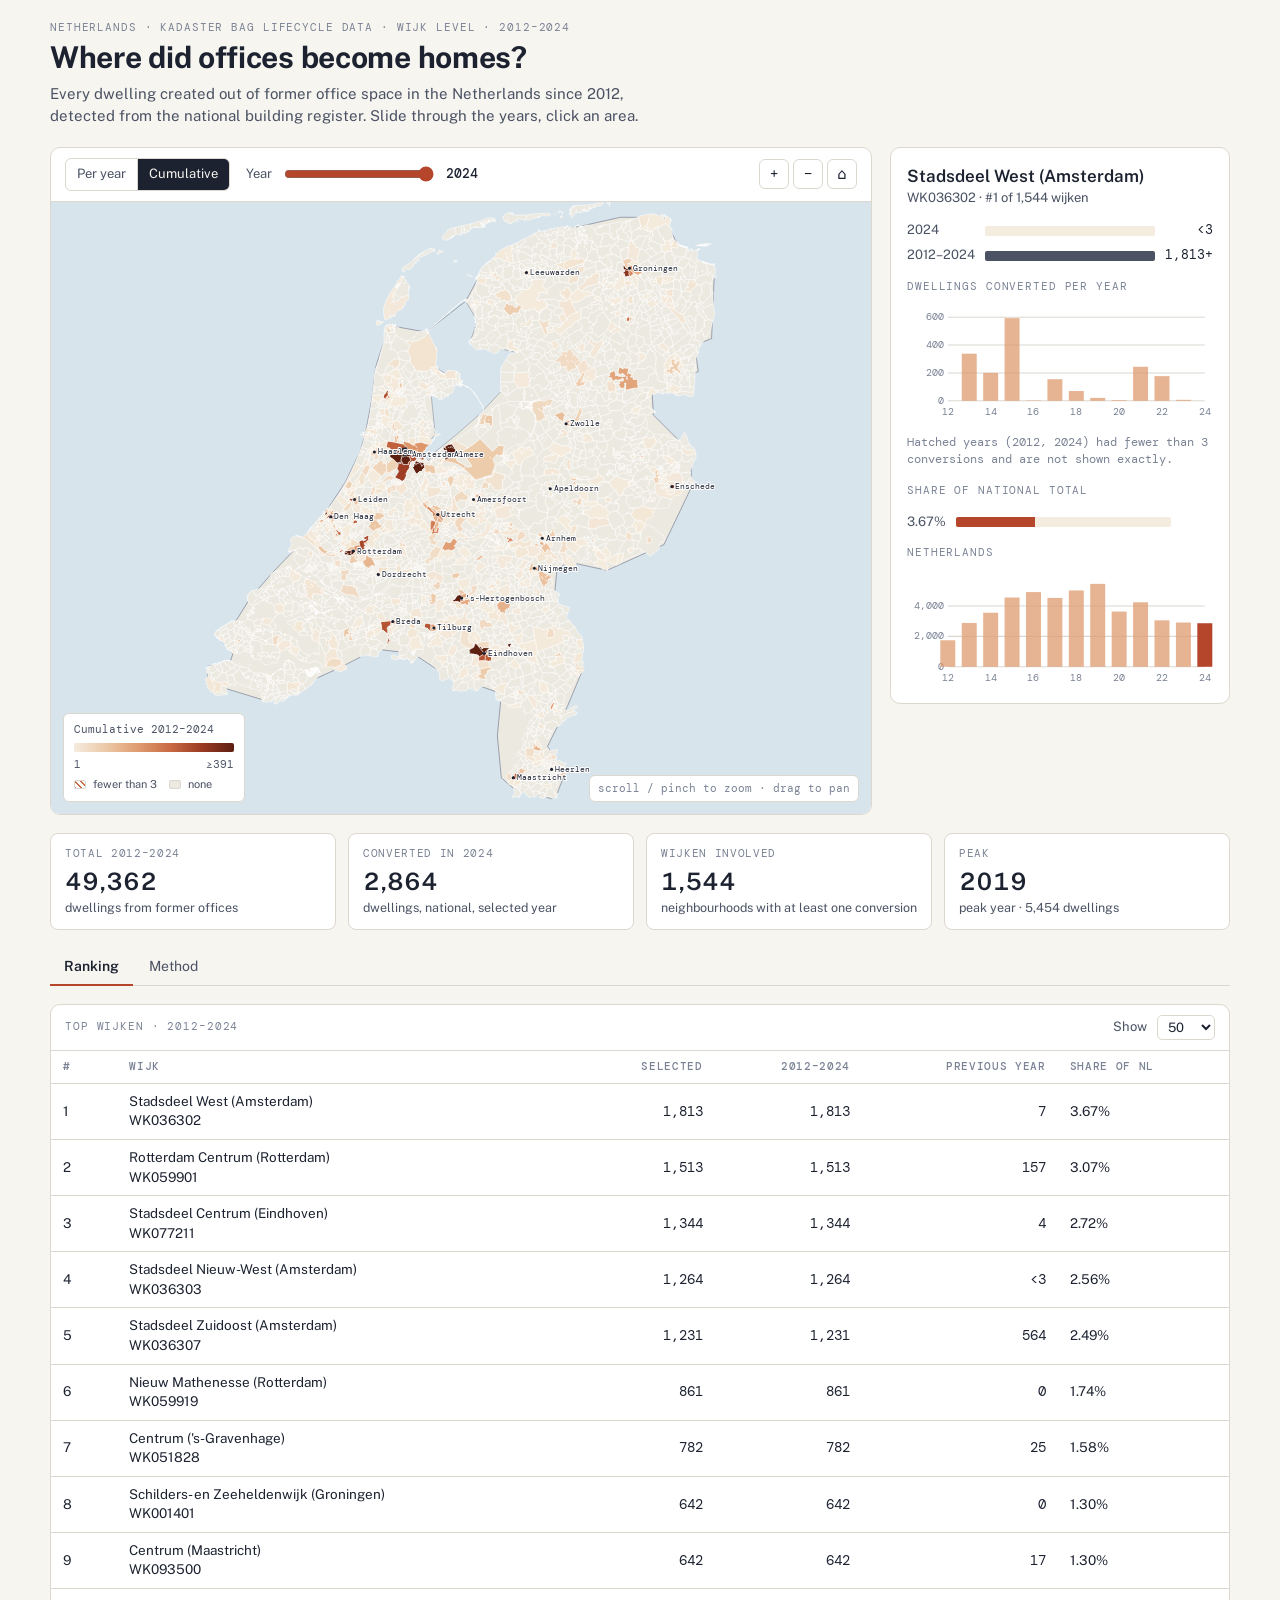
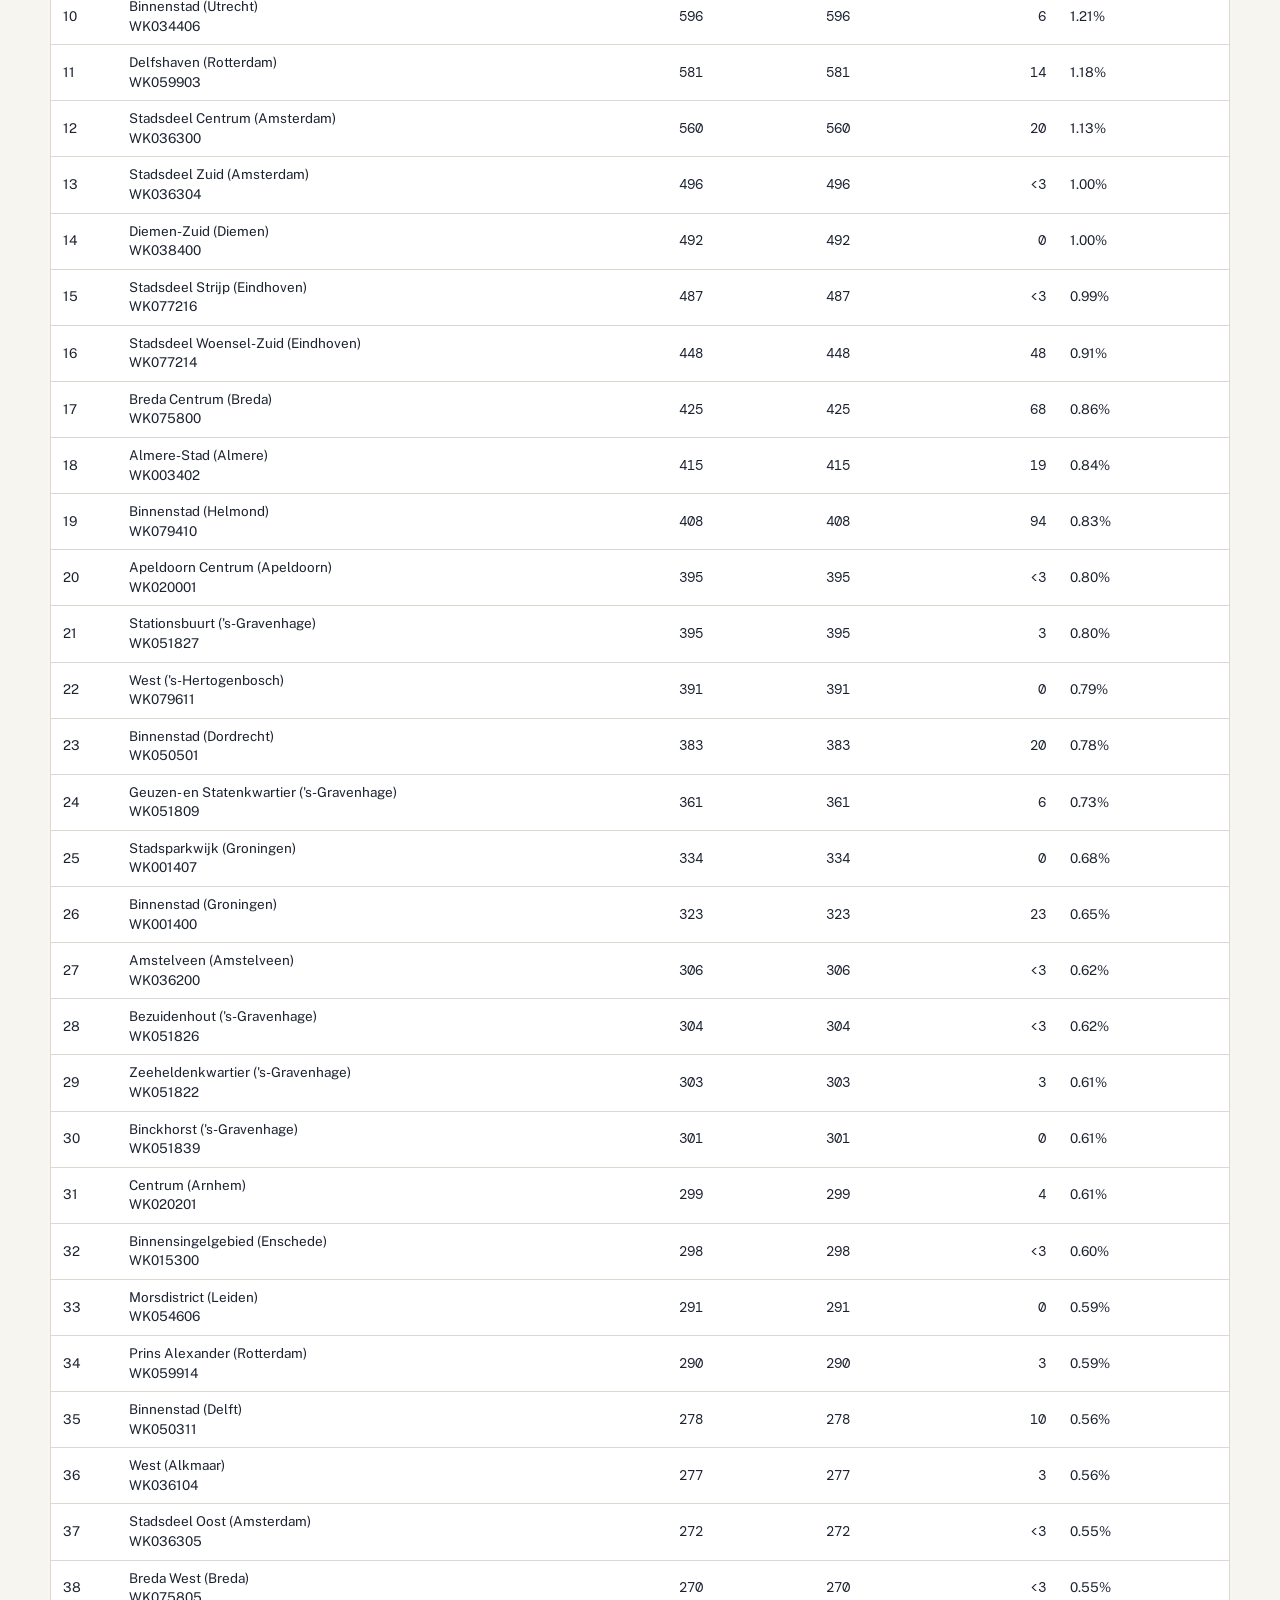
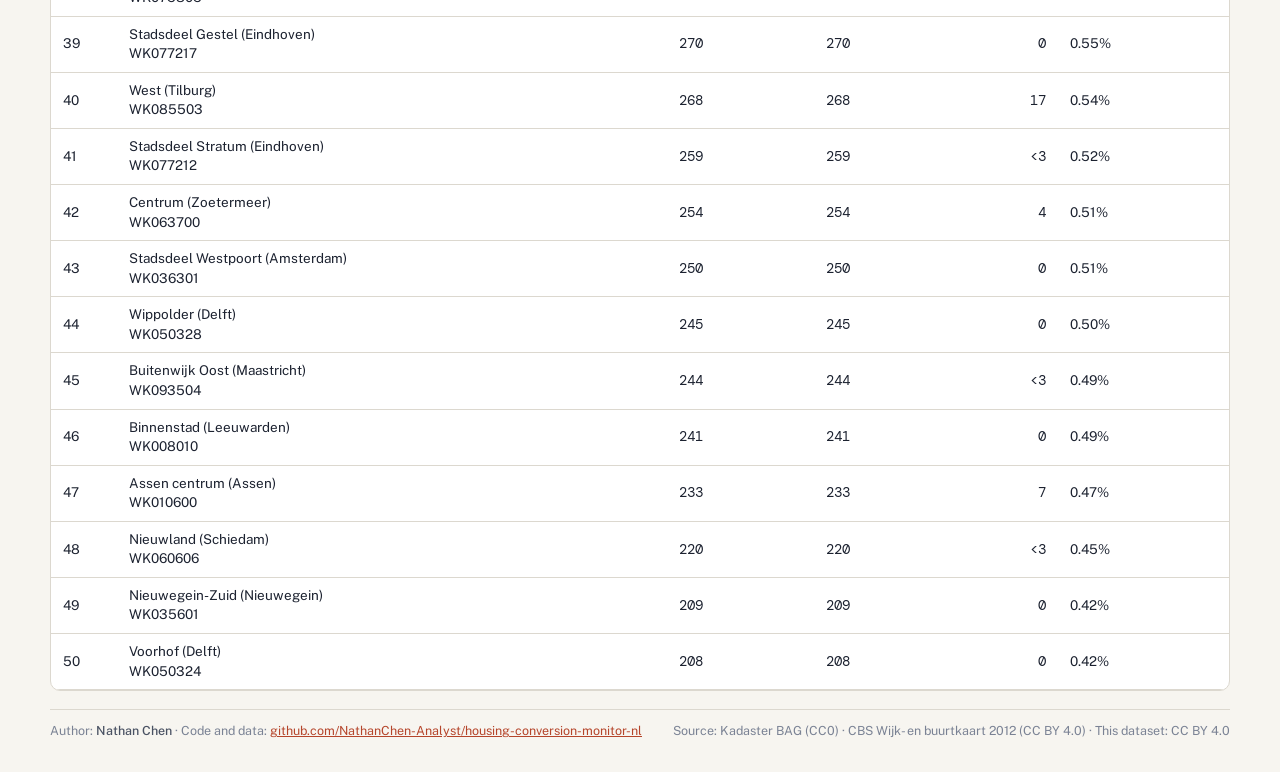
==== commit 1d33471d: "Restore dashboard layout; keep province-outline hook and cleaner wijk names" ====
--- a/docs/index.html
+++ b/docs/index.html
@@ -10,77 +10,74 @@
 </head>
 <body>
 <div class="wrap">
-
-  <header class="top">
-    <div class="title">
-      <div class="tag">Netherlands · 2012–2024 · <span id="unit-label">wijk</span> level</div>
+  <header>
+    <div>
+      <div class="tag">Netherlands · Kadaster BAG lifecycle data · <span id="unit-label">wijk</span> level · 2012–2024</div>
       <h1>Where did offices become homes?</h1>
-      <p class="sub">Every dwelling created out of former office space since 2012, detected from the national building register.</p>
+      <p class="sub">Every dwelling created out of former office space in the Netherlands since 2012, detected from the national building register. Slide through the years, click an area.</p>
     </div>
-    <div class="kpis" aria-label="Headline figures">
-      <div class="kpi"><div class="v" id="s-ev">—</div><div class="k">dwellings 2012–2024</div></div>
-      <div class="kpi"><div class="v" id="s-mae">—</div><div class="k">neighbourhoods</div></div>
-      <div class="kpi"><div class="v" id="s-cap">—</div><div class="k">peak year</div></div>
-      <div class="kpi"><div class="v" id="s-total">—</div><div class="k">in <span id="s-total-yr">—</span></div></div>
-    </div>
+    <span class="demo-pill" id="demo-pill" hidden>Prototype · synthetic numbers on a placeholder grid</span>
   </header>
 
-  <section class="plate map-plate" id="tab-map">
-    <div class="toolbar">
-      <div class="seg" role="group" aria-label="Layer">
-        <button type="button" id="m-pred" aria-pressed="false">Per year</button>
-        <button type="button" id="m-act" aria-pressed="true">Cumulative</button>
+  <section id="tab-map" class="main front">
+    <div class="plate">
+      <div class="toolbar">
+        <div class="seg" role="group" aria-label="Layer">
+          <button type="button" id="m-pred" aria-pressed="false">Per year</button>
+          <button type="button" id="m-act" aria-pressed="true">Cumulative</button>
+        </div>
+        <label class="yearctl">Year
+          <input type="range" id="year" min="2012" max="2024" step="1" value="2024">
+          <output id="year-out">2024</output>
+        </label>
+        <span class="spacer"></span>
+        <div class="zoomctl">
+          <button type="button" id="z-in" aria-label="Zoom in">+</button>
+          <button type="button" id="z-out" aria-label="Zoom out">−</button>
+          <button type="button" id="z-reset" aria-label="Reset view">⌂</button>
+        </div>
       </div>
-      <label class="yearctl">
-        <button type="button" id="play" class="play" aria-label="Play years" title="Play">▶</button>
-        <input type="range" id="year" min="2012" max="2024" step="1" value="2024">
-        <output id="year-out">2024</output>
-      </label>
-      <span class="spacer"></span>
-      <div class="zoomctl">
-        <button type="button" id="z-in" aria-label="Zoom in">+</button>
-        <button type="button" id="z-out" aria-label="Zoom out">−</button>
-        <button type="button" id="z-reset" aria-label="Reset view">⌂</button>
+      <div class="mapbox" id="mapbox">
+        <svg id="map" viewBox="0 0 640 720" role="img" aria-label="Map of the Netherlands: office-to-residential conversions per wijk"></svg>
+        <div class="tip" id="tip"></div>
+        <div class="legend"><div class="lbl" id="lg-title">Dwellings converted</div><div class="bar" id="lg-bar"></div><div class="lbl"><span id="lg-min">1</span><span id="lg-max">—</span></div><div class="lbl keys"><span><i class="sw hatched"></i> fewer than 3</span><span><i class="sw none"></i> none</span></div></div>
+        <div class="hint">scroll / pinch to zoom · drag to pan</div>
       </div>
     </div>
-    <div class="mapbox" id="mapbox">
-      <svg id="map" viewBox="0 0 900 760" role="img" aria-label="Map of the Netherlands: office-to-residential conversions per wijk"></svg>
-      <div class="tip" id="tip"></div>
-      <div class="legend">
-        <div class="lbl" id="lg-title">Dwellings converted</div>
-        <div class="bar" id="lg-bar"></div>
-        <div class="lbl"><span id="lg-min">1</span><span id="lg-max">—</span></div>
-        <div class="lbl keys"><span><i class="sw hatched"></i> fewer than 3</span><span><i class="sw none"></i> none</span></div>
-      </div>
-      <div class="hint">scroll to zoom · drag to pan · click a neighbourhood</div>
-    </div>
+    <aside class="panel" id="panel"><div class="empty">Select an area on the map.</div></aside>
   </section>
 
-  <section class="below">
-    <aside class="panel" id="panel"><div class="empty">Select a neighbourhood on the map.</div></aside>
-    <div class="plate listwrap" id="tab-list">
-      <div class="toolbar slim">
-        <span class="sect">Top neighbourhoods · <span class="yr-txt">—</span></span>
-        <span class="spacer"></span>
-        <label class="yearctl">Show <select id="list-n"><option>10</option><option selected>15</option><option>25</option><option>50</option></select></label>
-      </div>
-      <div class="tablewrap"><table id="list"><thead><tr><th>#</th><th>Neighbourhood</th><th class="num" id="col-sel">Selected</th><th class="num">2012–24</th><th class="num">Share</th></tr></thead><tbody></tbody></table></div>
-    </div>
+  <section class="stats" aria-label="Headline figures">
+    <div class="stat"><div class="k">Total 2012–2024</div><div class="v" id="s-ev">—</div><div class="d">dwellings from former offices</div></div>
+    <div class="stat"><div class="k">Converted in <span id="s-total-yr">—</span></div><div class="v" id="s-total">—</div><div class="d">dwellings, national, selected year</div></div>
+    <div class="stat"><div class="k">Wijken involved</div><div class="v" id="s-mae">—</div><div class="d">neighbourhoods with at least one conversion</div></div>
+    <div class="stat"><div class="k">Peak</div><div class="v" id="s-cap">—</div><div class="d">peak year</div></div>
   </section>
 
-  <details class="method-wrap" id="tab-method">
-    <summary>How this was made</summary>
-    <section class="method">
-      <div><h3>What is counted</h3><p>A dwelling (verblijfsobject with <code>woonfunctie</code>) that appears in a building where office use disappeared, reconstructed from the full version history of the Kadaster BAG. Each dwelling is counted once, in the year its first residential version became valid. 2012–2024, whole country.</p></div>
-      <div><h3>Small numbers</h3><p>A neighbourhood-year with one or two conversions is shown hatched and reported as “fewer than 3”, following CBS practice for small cells. About 9% of all dwellings fall in such cells; they are included in national totals but not located on the map.</p></div>
-      <div><h3>Boundaries</h3><p>Every dwelling is placed by coordinate into the 2012 CBS Wijk- en buurtkaart, so later municipal mergers and redrawn neighbourhoods do not break the time series.</p></div>
-      <div><h3>What is next</h3><p>A one-year-ahead forecast of where the next conversions will happen, built on this detection plus non-residential stock, build decade and neighbouring activity. Code for both is in the repository.</p></div>
-    </section>
-  </details>
+  <nav class="tabs" role="tablist">
+    <button type="button" role="tab" aria-selected="true" data-tab="list">Ranking</button>
+    <button type="button" role="tab" aria-selected="false" data-tab="method">Method</button>
+  </nav>
+
+  <section id="tab-list" class="plate listwrap">
+    <div class="toolbar">
+      <span class="sect">Top wijken · <span class="yr-txt">—</span></span>
+      <span class="spacer"></span>
+      <label class="yearctl">Show <select id="list-n"><option>25</option><option selected>50</option><option>100</option><option>200</option></select></label>
+    </div>
+    <div class="tablewrap"><table id="list"><thead><tr><th>#</th><th>Wijk</th><th class="num">Selected</th><th class="num">2012–2024</th><th class="num">Previous year</th><th>Share of NL</th></tr></thead><tbody></tbody></table></div>
+  </section>
+
+  <section id="tab-method" class="method" hidden>
+    <div><h3>What is counted</h3><p>A dwelling (verblijfsobject with <code>woonfunctie</code>) that appears in a building where office use disappeared, reconstructed from the full version history of the Kadaster BAG. Each dwelling is counted once, in the year its first residential version became valid. 2012–2024, whole country.</p></div>
+    <div><h3>Small numbers</h3><p>A wijk-year with one or two conversions is shown hatched and reported as “fewer than 3”, following CBS practice for small cells. About 9% of all dwellings fall in such cells; they are included in national and municipal totals but not located on the map.</p></div>
+    <div><h3>Boundaries</h3><p>Every dwelling is placed by coordinate into the 2012 CBS Wijk- en buurtkaart, so later municipal mergers and redrawn neighbourhoods do not break the time series. Water-only buurten are excluded.</p></div>
+    <div><h3>What is next</h3><p>A one-year-ahead forecast of where the next conversions will happen, built on this detection plus non-residential stock, build decade and neighbouring activity. The code for both lives in the repository linked below.</p></div>
+  </section>
 
   <footer>
     <span>Author: <b>Nathan Chen</b> · Code and data: <a id="repo-link" href="https://github.com/NathanChen-Analyst/housing-conversion-monitor-nl">github.com/NathanChen-Analyst/housing-conversion-monitor-nl</a></span>
-    <span>Kadaster BAG (CC0) · CBS Wijk- en buurtkaart 2012 (CC BY 4.0) · This dataset: CC BY 4.0</span>
+    <span>Source: Kadaster BAG (CC0) · CBS Wijk- en buurtkaart 2012 (CC BY 4.0) · This dataset: CC BY 4.0</span>
   </footer>
 </div>
 
--- a/docs/style.css
+++ b/docs/style.css
@@ -152,46 +152,5 @@
 .sub { max-width: 70ch; }
 .main.front { margin-top: 2px; }
 
-/* ===== v2 layout: map first, two panels below ===== */
-.top { display: flex; flex-wrap: wrap; align-items: flex-end; justify-content: space-between; gap: 12px 32px; }
-.top .title { min-width: 0; }
-.top .sub { margin-top: 4px; max-width: 56ch; }
-.kpis { display: flex; gap: 22px; flex-wrap: wrap; }
-.kpi .v { font-size: 22px; font-weight: 600; font-variant-numeric: tabular-nums; line-height: 1.1; }
-.kpi .k { font-family: var(--font-mono); font-size: 10.5px; letter-spacing: .06em; text-transform: uppercase; color: var(--ink-3); margin-top: 2px; }
-
-.map-plate { box-shadow: 0 1px 2px rgba(0,0,0,.04), 0 8px 24px -16px rgba(0,0,0,.25); }
-.map-plate .mapbox { height: min(76vh, 820px); }
-.play { appearance: none; width: 28px; height: 28px; border: 1px solid var(--line); border-radius: 50%; background: var(--surface); color: var(--ink); font-size: 11px; cursor: pointer; padding: 0; }
-.play[aria-pressed="true"] { background: var(--ink); color: var(--bg); }
-.yearctl input[type=range] { width: 200px; }
-
-.province { fill: none; stroke: var(--ink-2); stroke-width: 1.1; stroke-linejoin: round; vector-effect: non-scaling-stroke; pointer-events: none; opacity: .9; }
-.area { stroke: var(--surface); stroke-width: .35; stroke-opacity: .6; }
-.area:hover { stroke: var(--ink); stroke-width: 1.2; stroke-opacity: 1; }
-.area.sel { stroke: var(--ink); stroke-width: 1.8; stroke-opacity: 1; }
-.land { fill: var(--land); stroke: none; }
-.water { fill: var(--water); stroke: none; }
-.city-label { font-size: 10px; }
-.legend { padding: 9px 11px; }
-
-.below { display: grid; grid-template-columns: minmax(0, 5fr) minmax(0, 6fr); gap: 18px; align-items: start; }
-.panel .top-row { display: flex; align-items: baseline; justify-content: space-between; gap: 10px; }
-.panel .big { font-size: 28px; font-weight: 600; font-variant-numeric: tabular-nums; }
-.panel .meta { display: flex; gap: 18px; font-size: 13px; color: var(--ink-2); flex-wrap: wrap; }
-.panel .meta b { color: var(--ink); font-weight: 600; font-variant-numeric: tabular-nums; }
-.toolbar.slim { padding: 10px 14px; }
-td.num.sel-col { color: var(--accent); font-weight: 600; }
-tbody tr.active { background: var(--accent-soft); }
-
-.method-wrap { border-top: 1px solid var(--line); padding-top: 10px; }
-.method-wrap summary { cursor: pointer; font-size: 14px; color: var(--ink-2); font-weight: 500; padding: 6px 0; }
-.method-wrap[open] summary { color: var(--ink); }
-.method { padding-top: 12px; }
-
-@media (max-width: 900px) {
-  .below { grid-template-columns: 1fr; }
-  .map-plate .mapbox { height: 64vh; }
-  .yearctl input[type=range] { width: 130px; }
-  .kpis { gap: 16px; }
-}
+/* province outlines (drawn when data/provincies.geojson exists) */
+.province { fill: none; stroke: var(--ink-2); stroke-width: 1.1; stroke-linejoin: round; vector-effect: non-scaling-stroke; pointer-events: none; opacity: .85; }
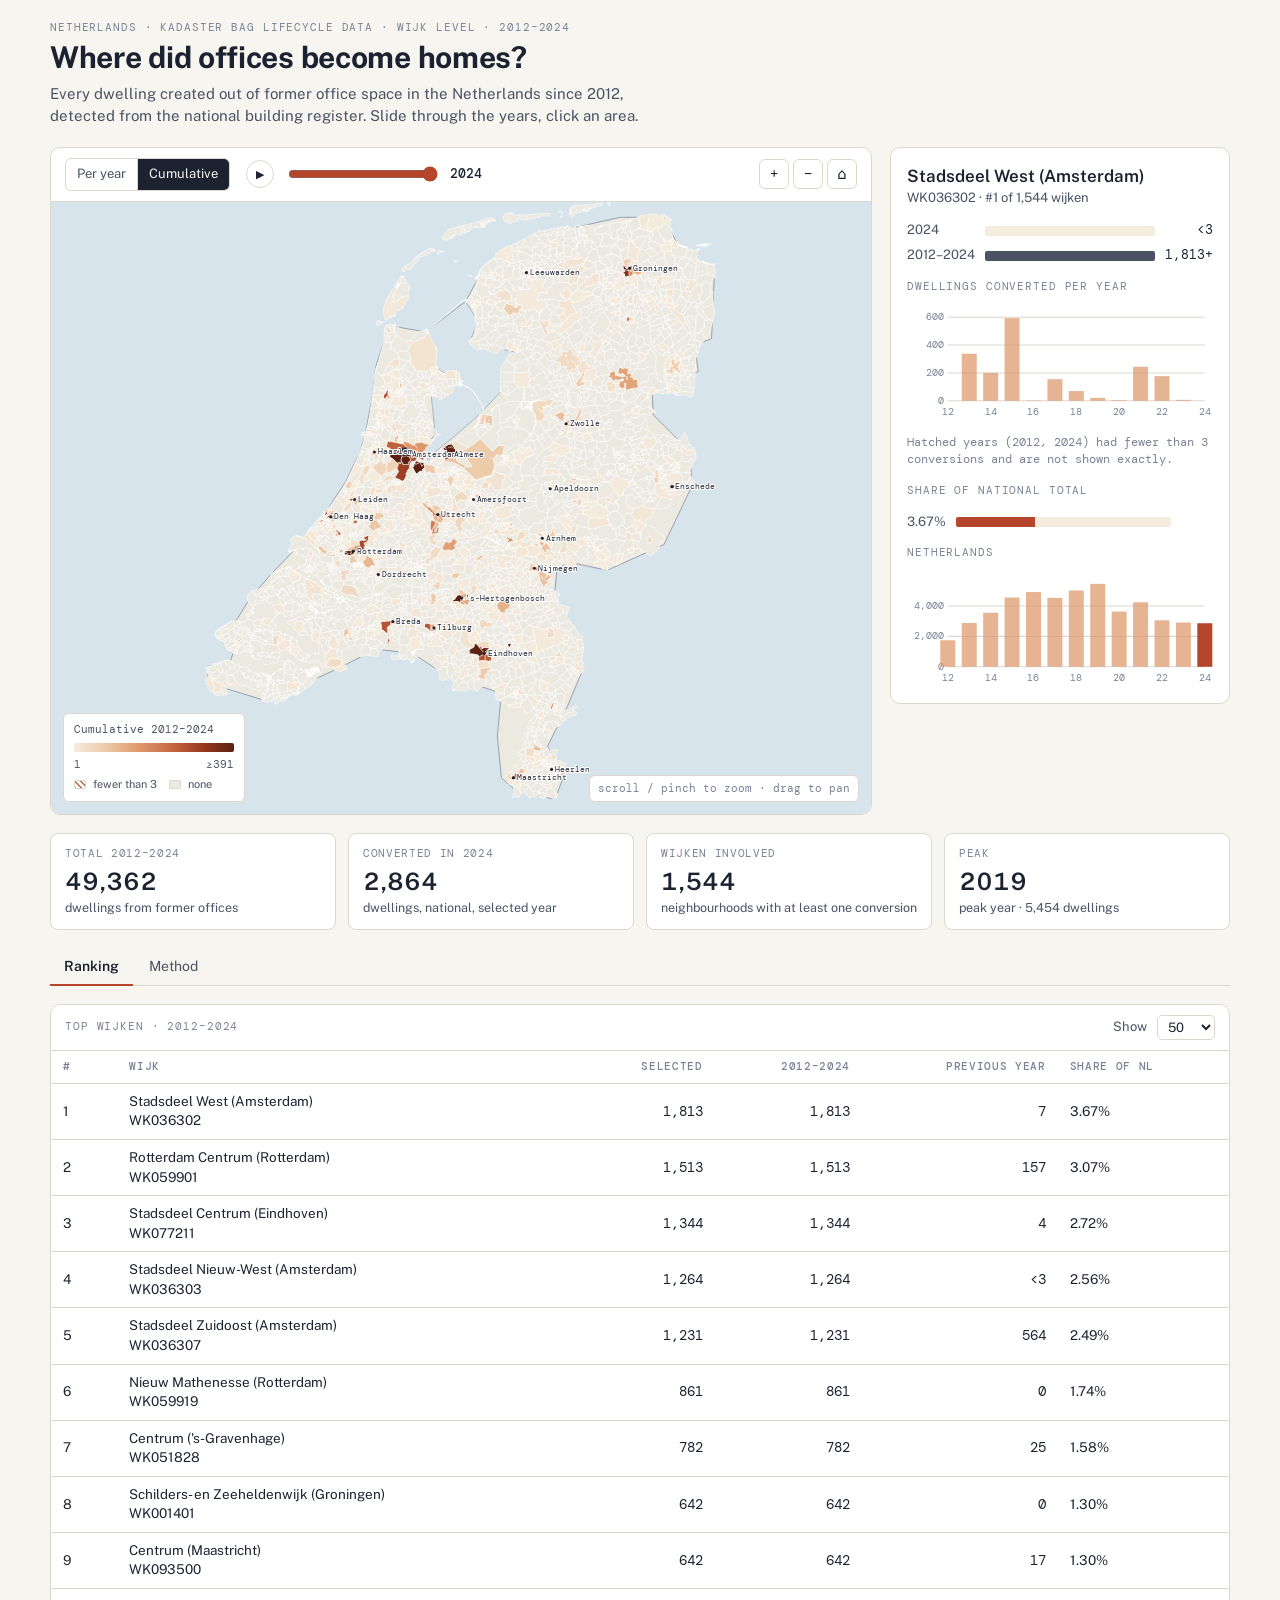
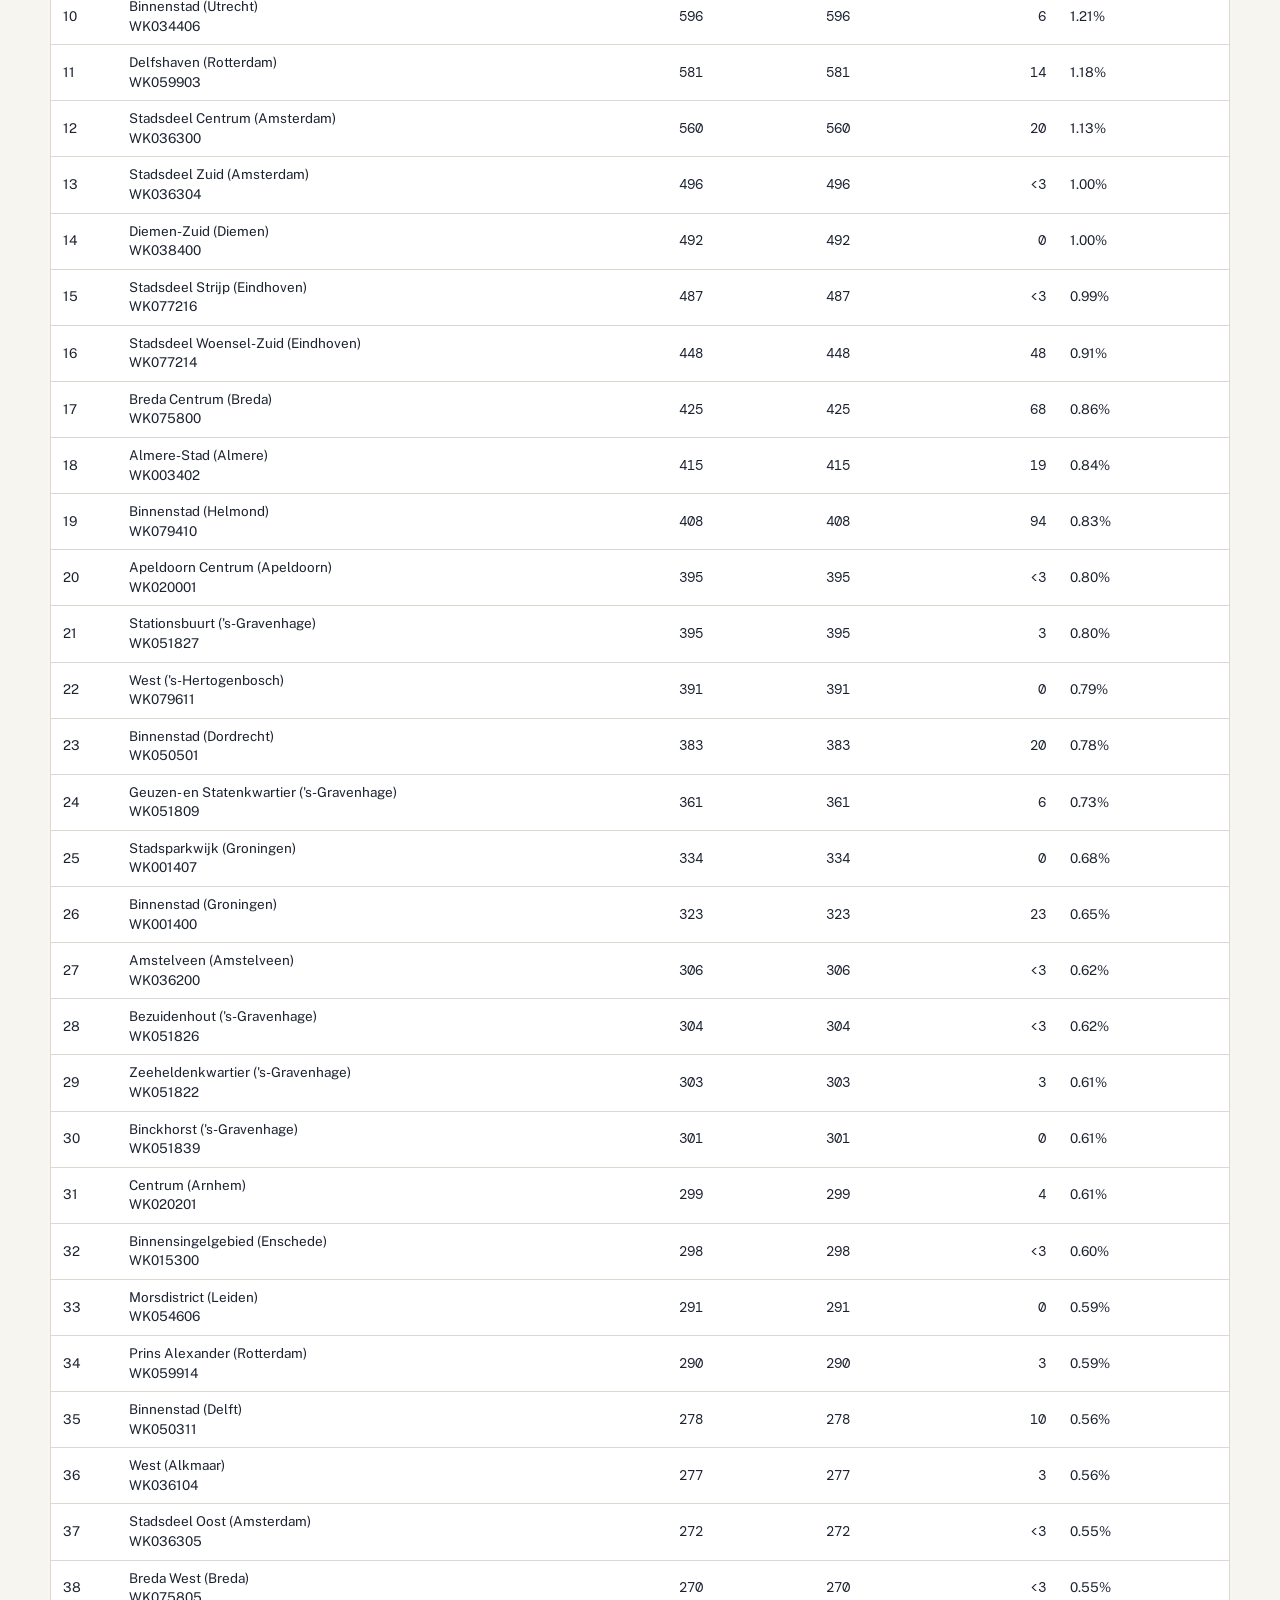
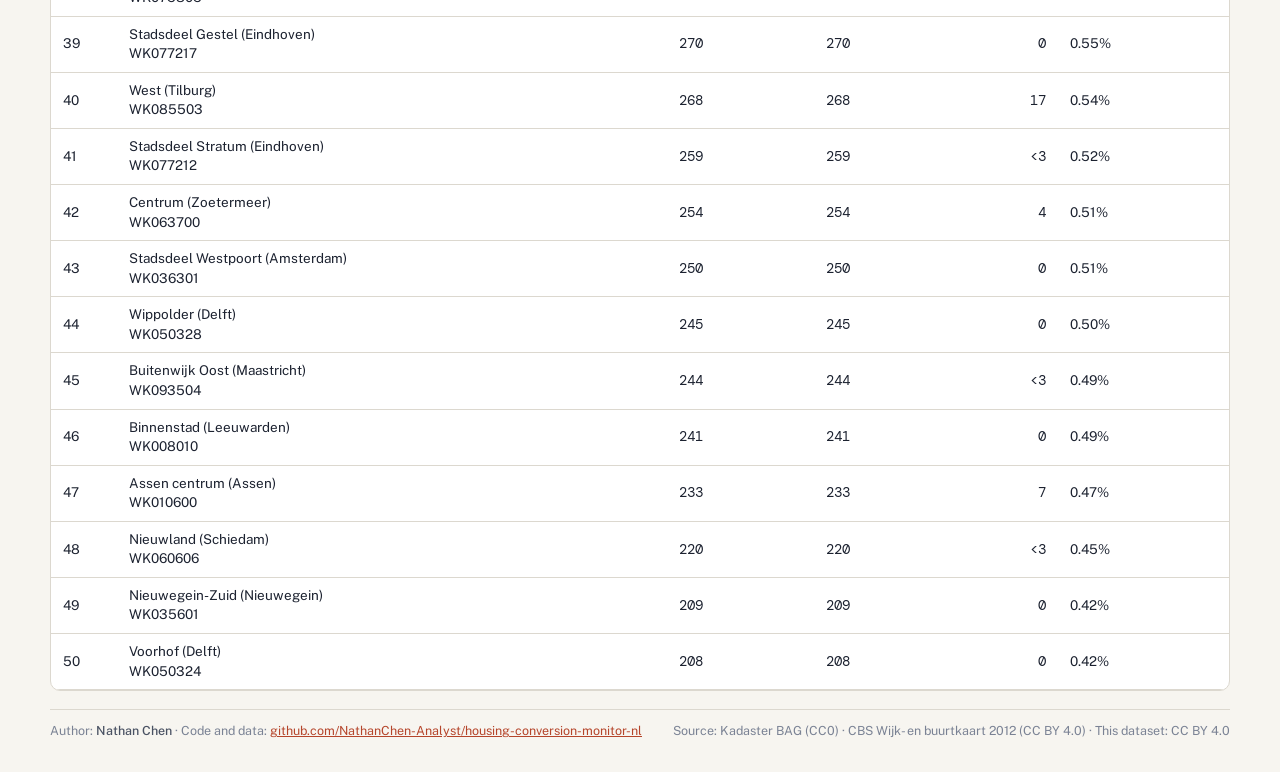
==== commit a70ba9db: "Play button on the dashboard; README graphic redesigned: tighter map, two tables side by side, large" ====
--- a/docs/index.html
+++ b/docs/index.html
@@ -26,7 +26,8 @@
           <button type="button" id="m-pred" aria-pressed="false">Per year</button>
           <button type="button" id="m-act" aria-pressed="true">Cumulative</button>
         </div>
-        <label class="yearctl">Year
+        <label class="yearctl">
+          <button type="button" id="play" class="play" aria-label="Play years" title="Play 2012–2024">▶</button>
           <input type="range" id="year" min="2012" max="2024" step="1" value="2024">
           <output id="year-out">2024</output>
         </label>
--- a/docs/style.css
+++ b/docs/style.css
@@ -154,3 +154,7 @@
 
 /* province outlines (drawn when data/provincies.geojson exists) */
 .province { fill: none; stroke: var(--ink-2); stroke-width: 1.1; stroke-linejoin: round; vector-effect: non-scaling-stroke; pointer-events: none; opacity: .85; }
+
+/* play button */
+.play { appearance: none; width: 28px; height: 28px; border: 1px solid var(--line); border-radius: 50%; background: var(--surface); color: var(--ink); font-size: 11px; cursor: pointer; padding: 0; margin-right: 2px; }
+.play[aria-pressed="true"] { background: var(--ink); color: var(--bg); }
